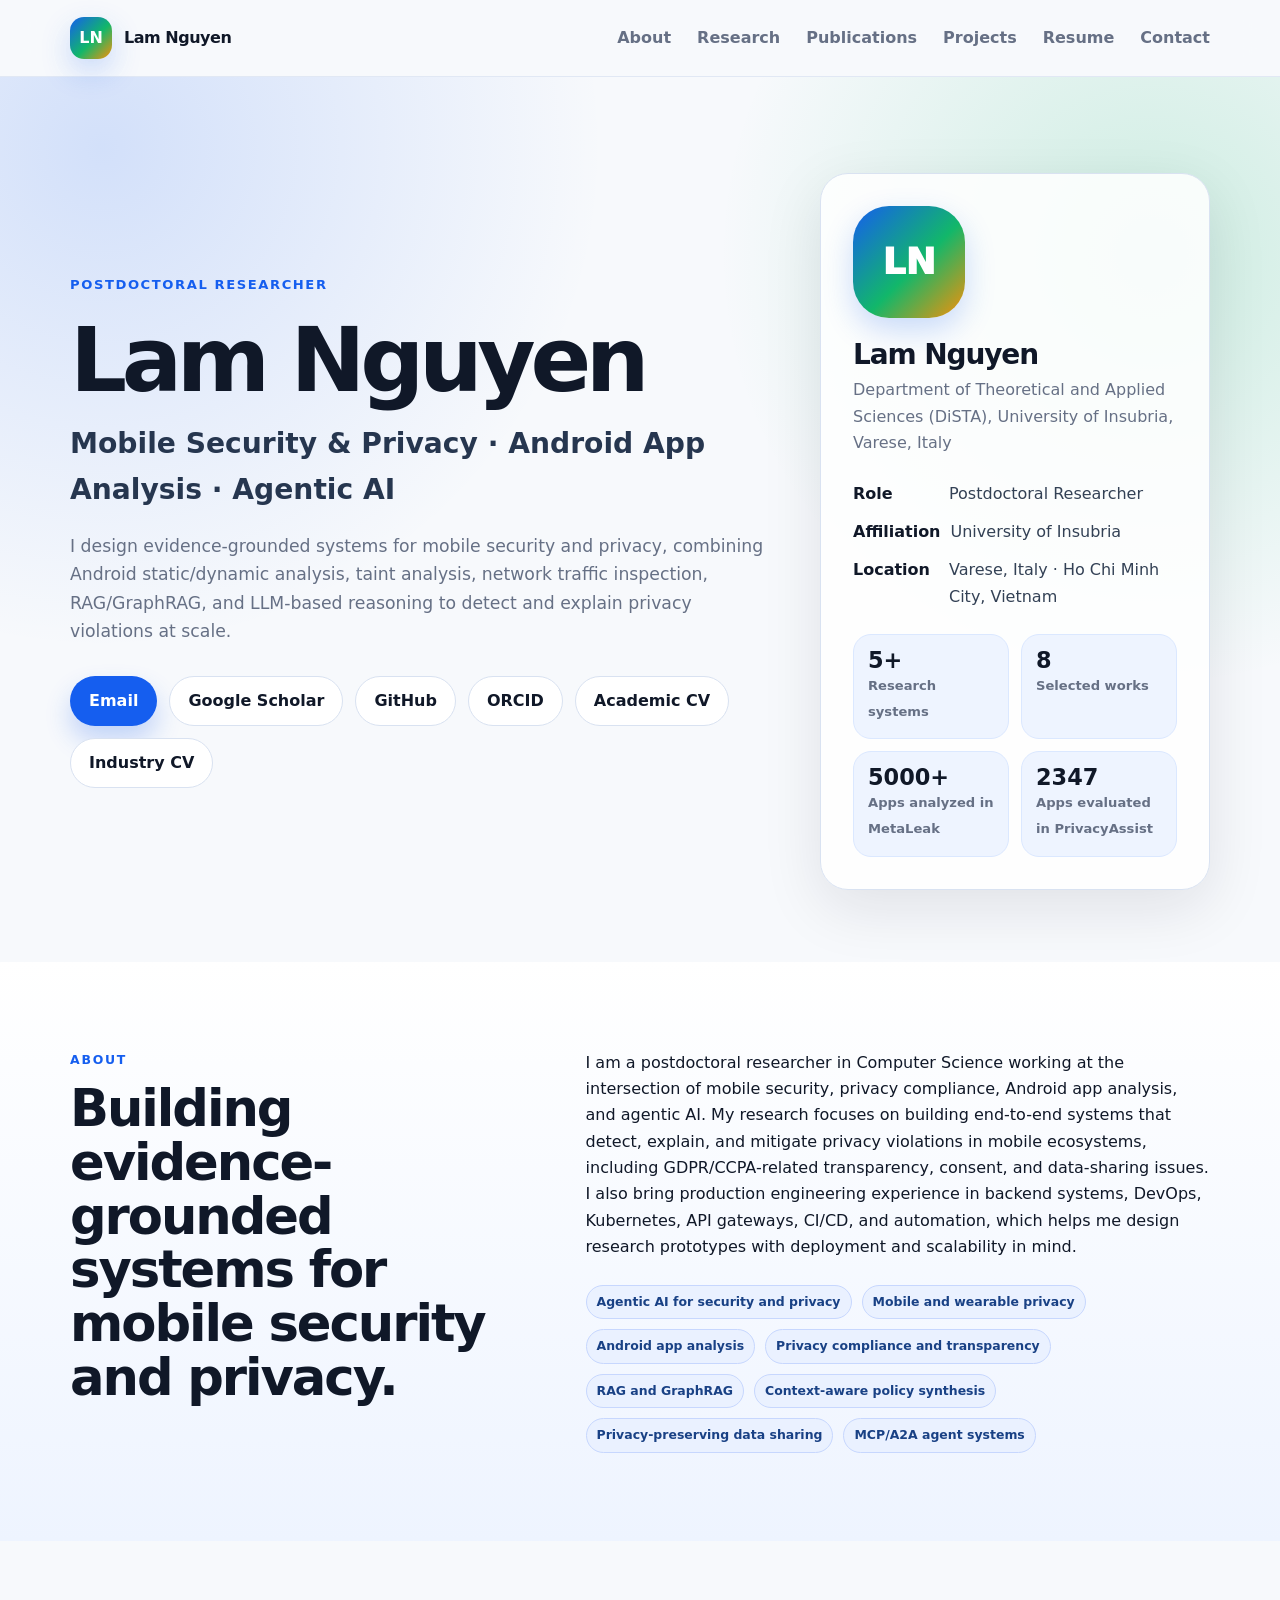
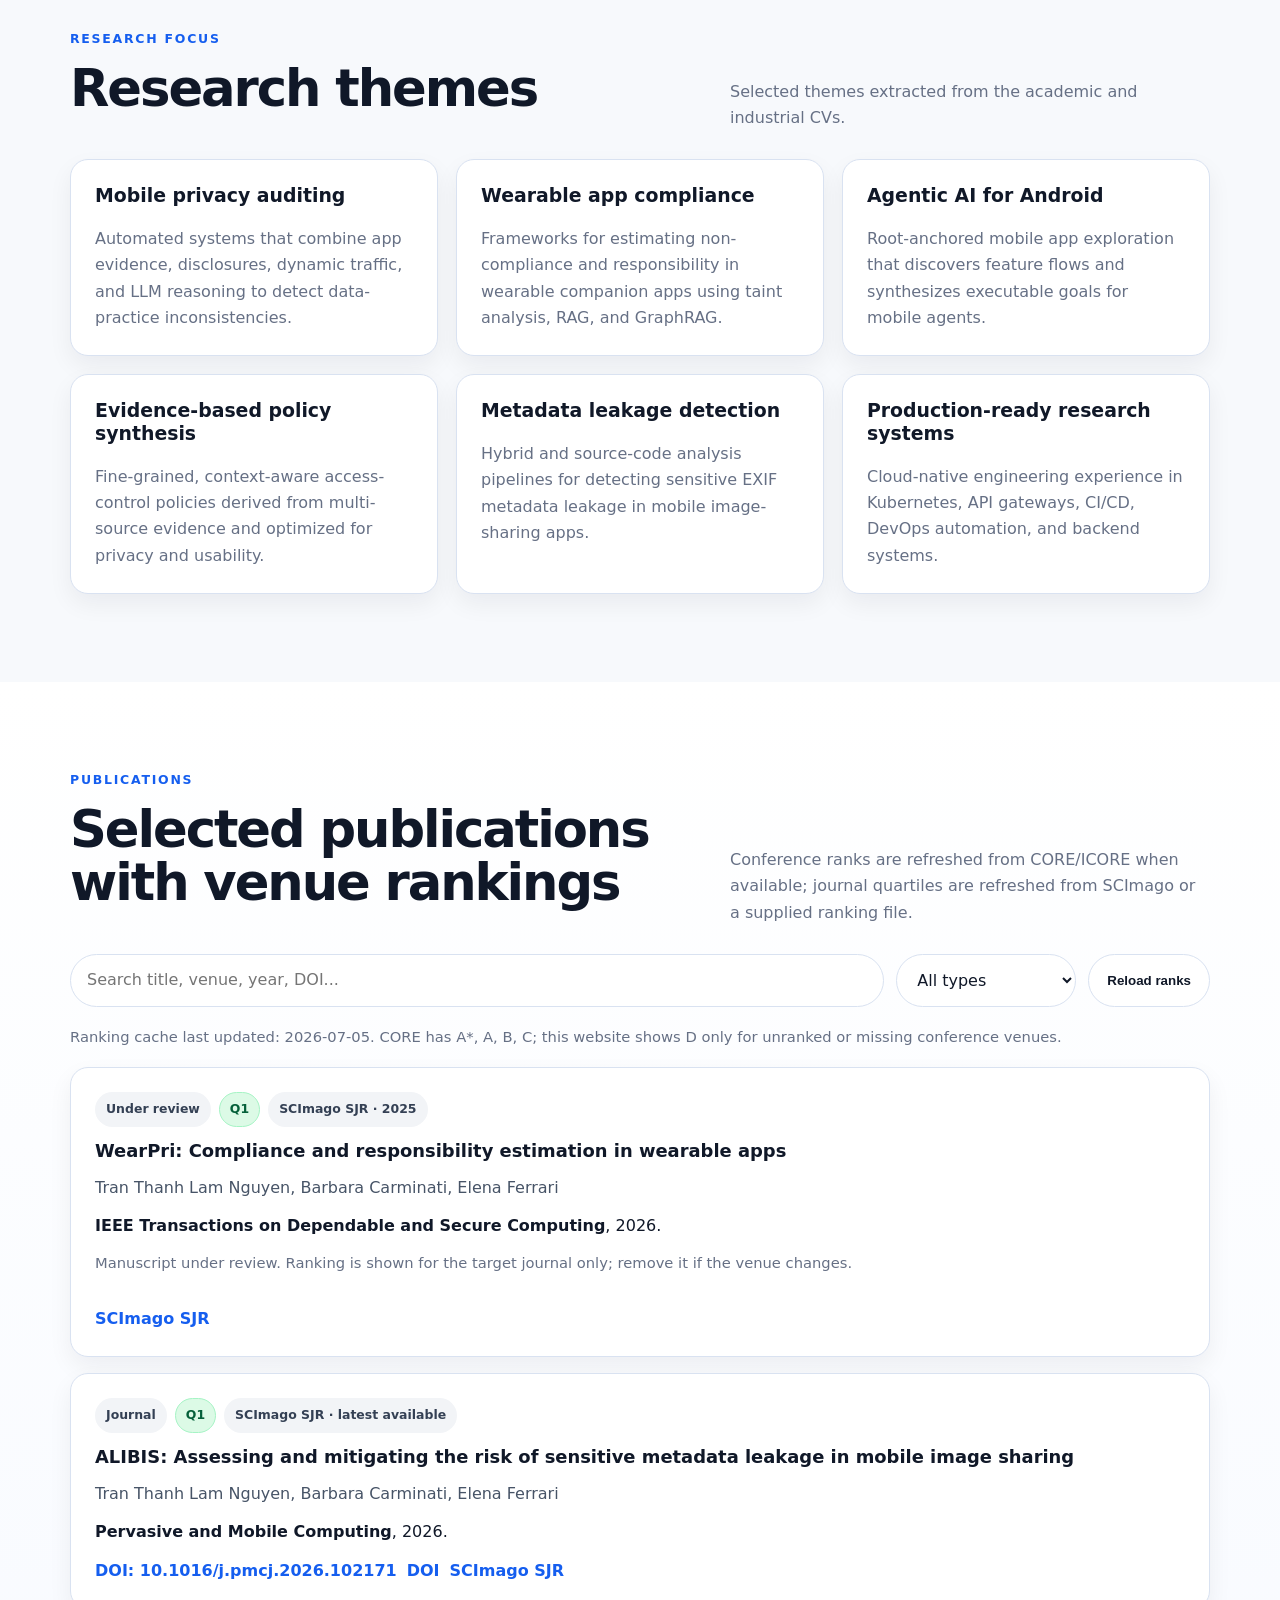
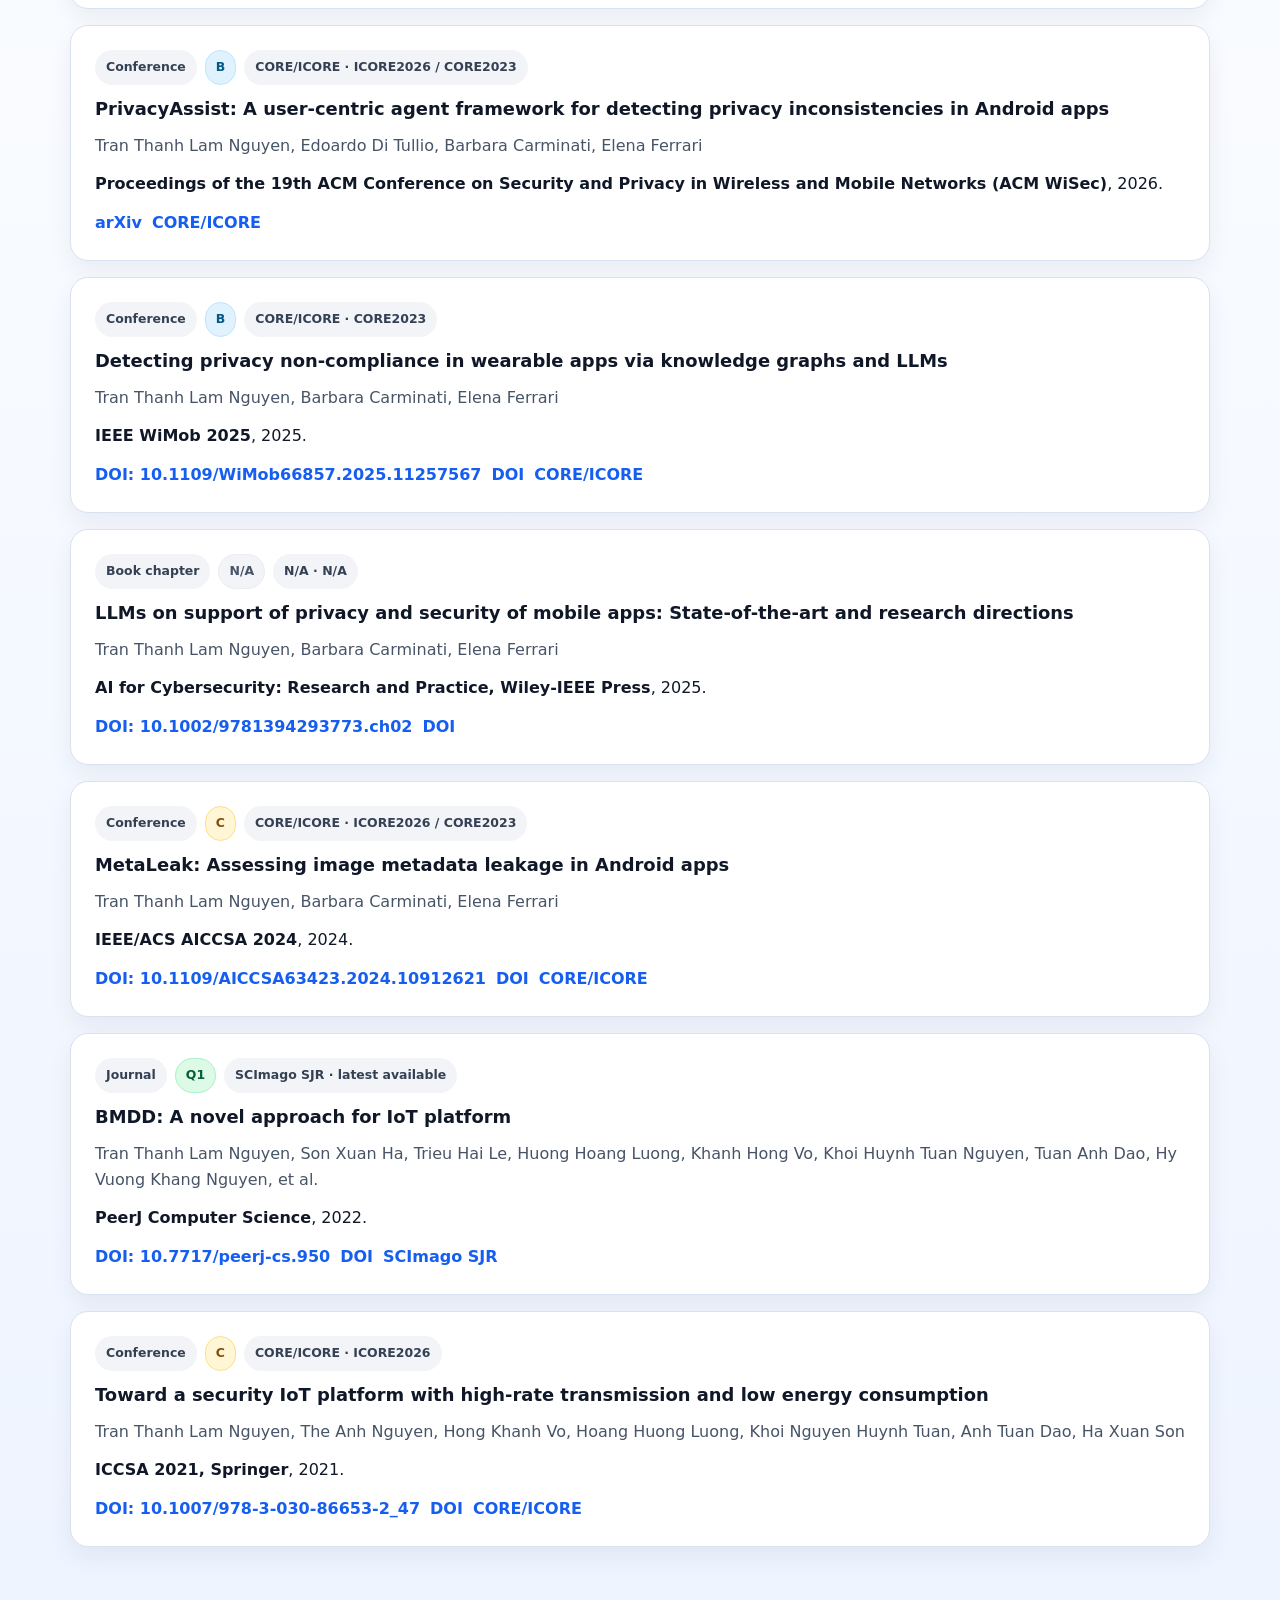
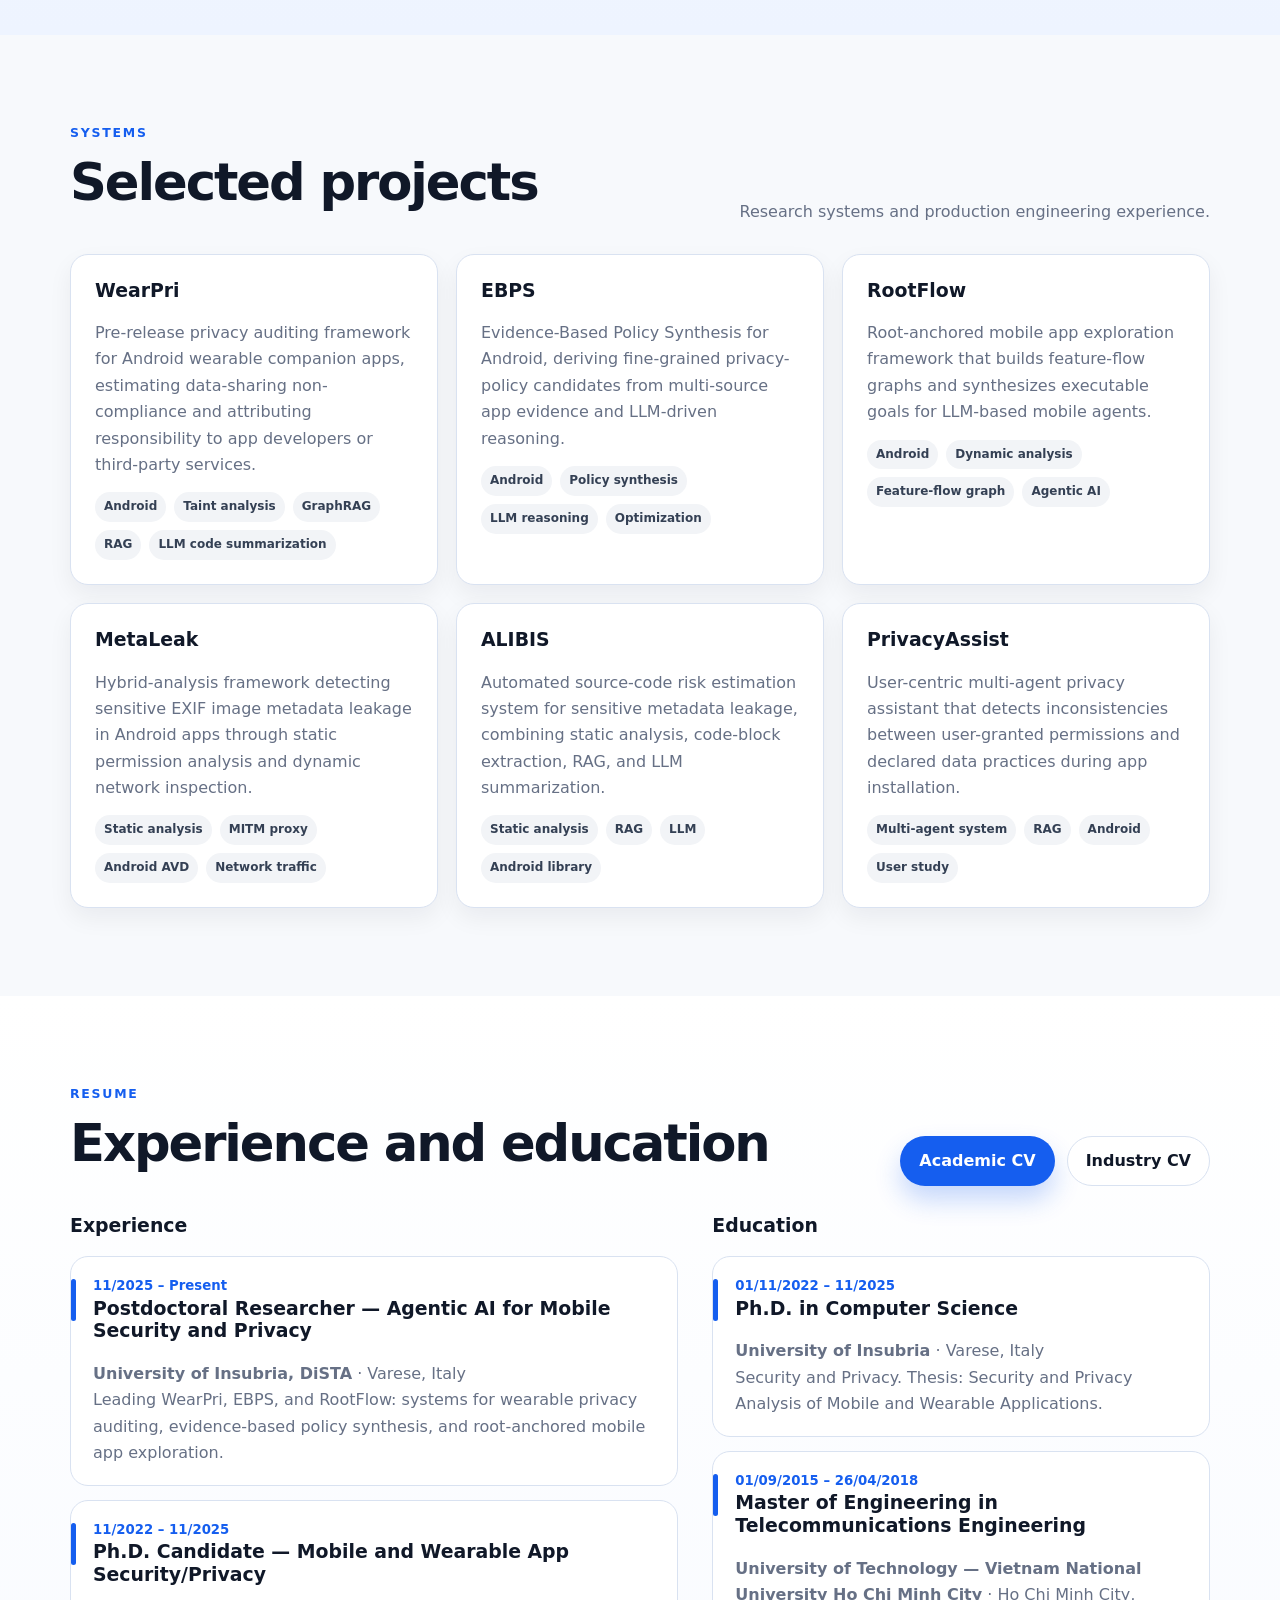
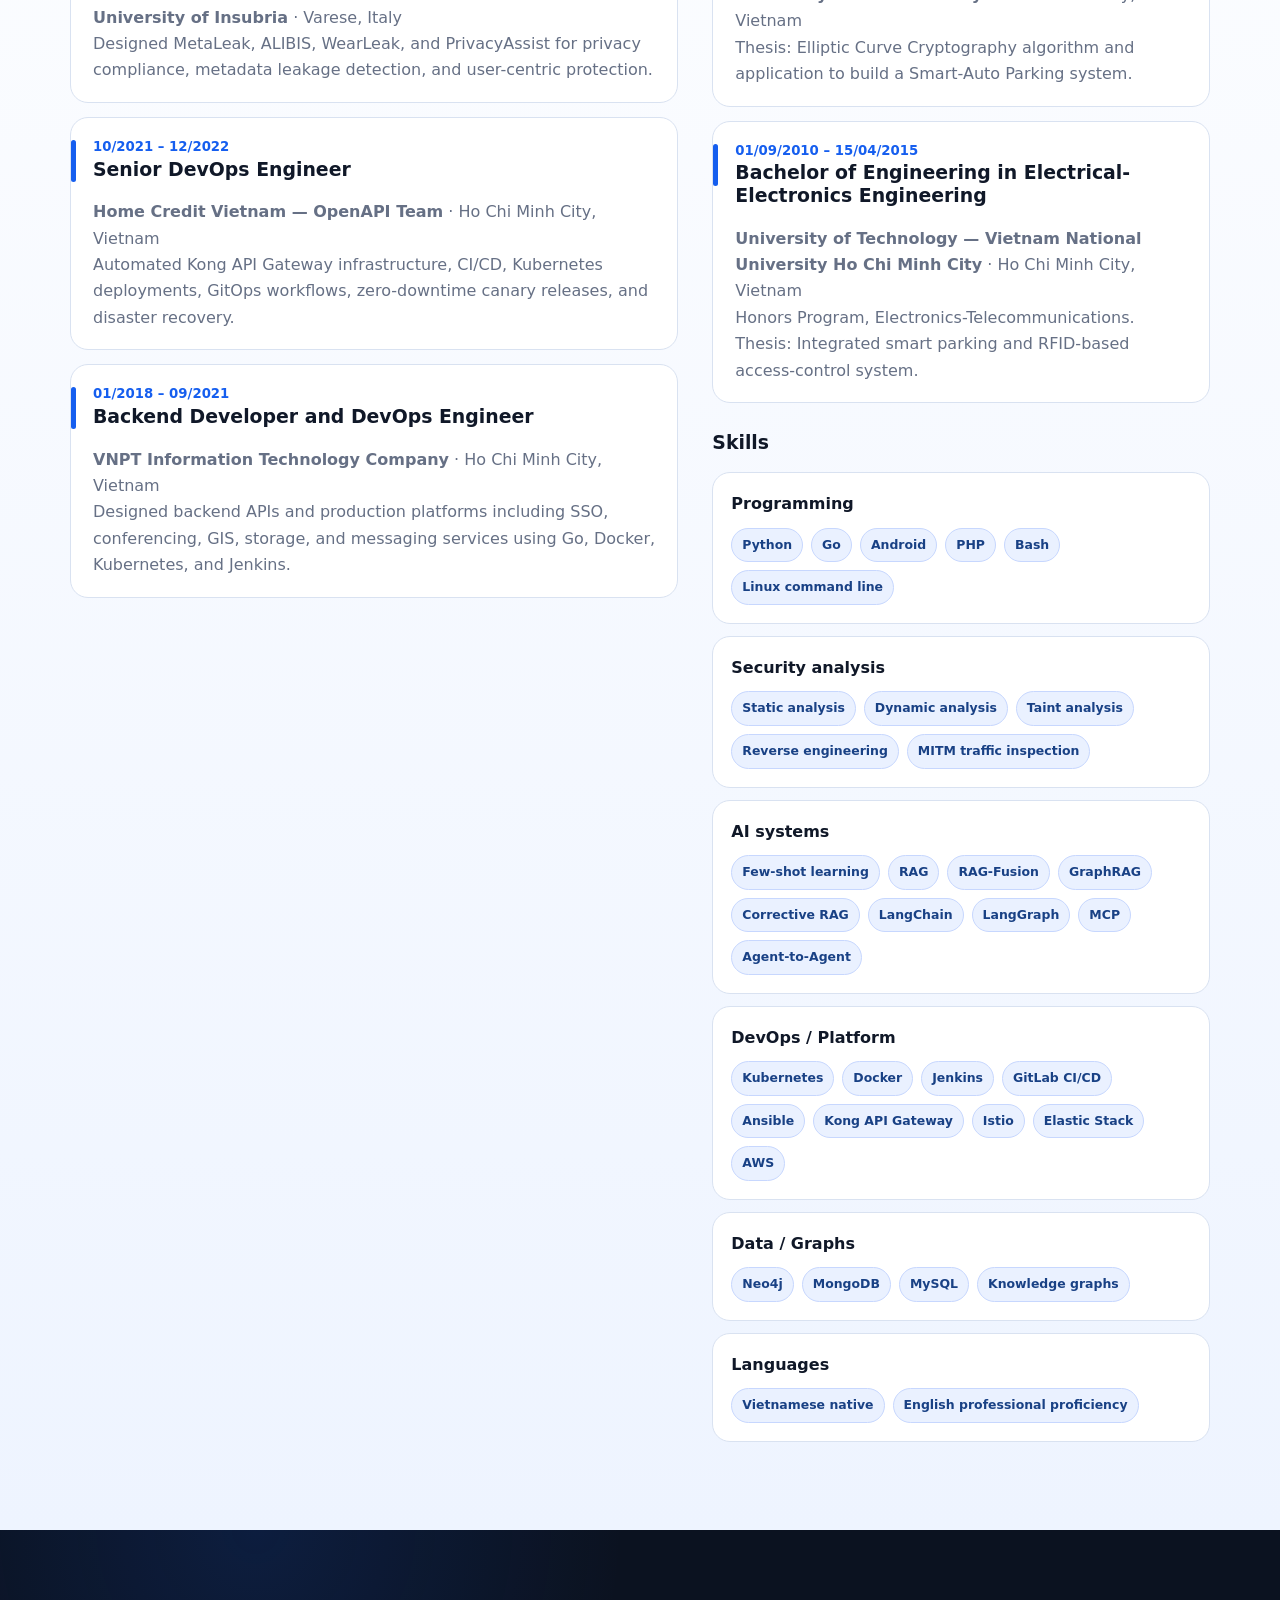
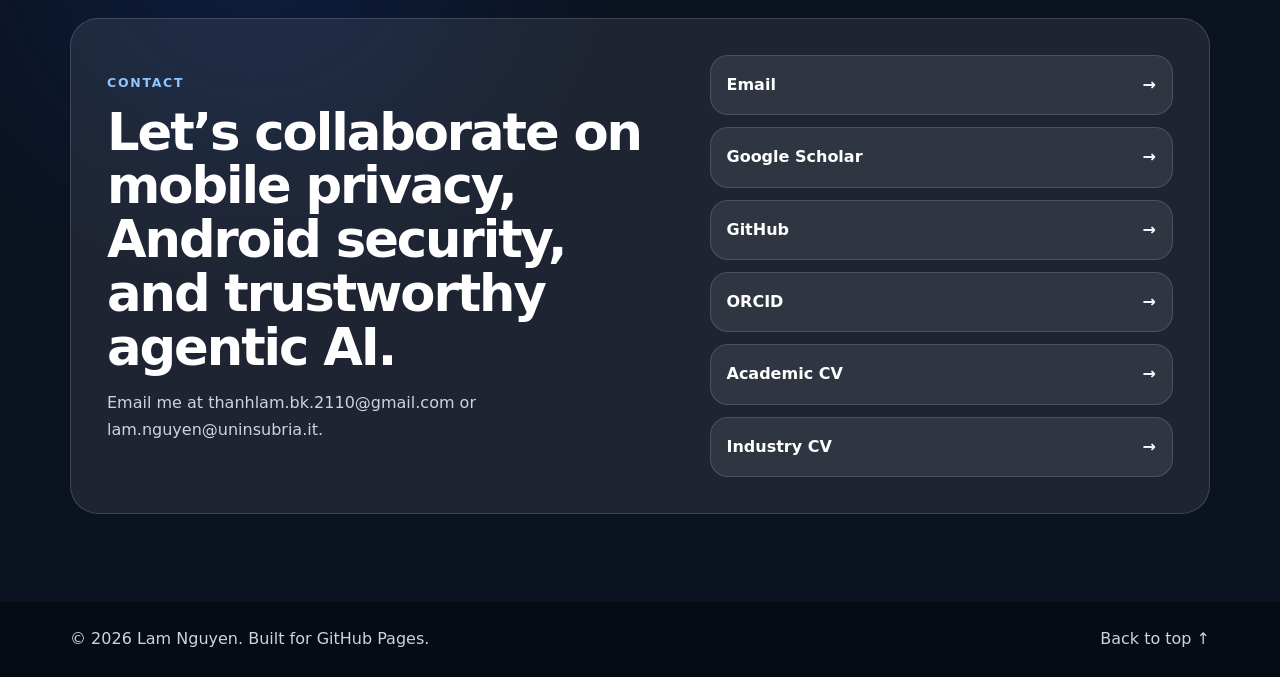
==== index.html @ 57c8f6f2 "Initial personal website" ====
<!doctype html>
<html lang="en">
<head>
  <meta charset="utf-8" />
  <meta name="viewport" content="width=device-width, initial-scale=1" />
  <meta name="description" content="Lam Nguyen — Postdoctoral Researcher in mobile security, privacy, Android app analysis, and agentic AI." />
  <meta name="author" content="Lam Nguyen" />
  <meta property="og:title" content="Lam Nguyen — Mobile Security, Privacy & Agentic AI" />
  <meta property="og:description" content="Research portfolio, publications, projects, skills, CV, and live venue rankings." />
  <meta property="og:type" content="website" />
  <meta property="og:url" content="https://lamnguyentt92.github.io/" />
  <link rel="canonical" href="https://lamnguyentt92.github.io/" />
  <title>Lam Nguyen — Mobile Security, Privacy & Agentic AI</title>
  <link rel="stylesheet" href="assets/css/style.css" />
  <script type="application/ld+json" id="schema-person"></script>
</head>
<body>
  <a class="skip-link" href="#main">Skip to content</a>

  <header class="site-header" id="top">
    <nav class="nav container" aria-label="Main navigation">
      <a class="brand" href="#top" aria-label="Lam Nguyen home">
        <span class="brand-mark">LN</span>
        <span class="brand-text">Lam Nguyen</span>
      </a>
      <button class="nav-toggle" id="nav-toggle" aria-expanded="false" aria-controls="nav-links">☰</button>
      <div class="nav-links" id="nav-links">
        <a href="#about">About</a>
        <a href="#research">Research</a>
        <a href="#publications">Publications</a>
        <a href="#projects">Projects</a>
        <a href="#resume">Resume</a>
        <a href="#contact">Contact</a>
      </div>
    </nav>
  </header>

  <main id="main">
    <section class="hero section">
      <div class="container hero-grid">
        <div class="hero-copy">
          <p class="eyebrow" id="profile-kicker">Postdoctoral Researcher</p>
          <h1 id="profile-name">Lam Nguyen</h1>
          <p class="hero-title" id="profile-title">Mobile Security & Privacy · Agentic AI · Android App Analysis</p>
          <p class="hero-summary" id="profile-summary"></p>
          <div class="hero-actions" id="profile-links"></div>
        </div>
        <aside class="profile-card" aria-label="Profile summary">
          <div class="avatar" aria-hidden="true">LN</div>
          <h2 id="card-name">Lam Nguyen</h2>
          <p id="card-affiliation"></p>
          <div class="meta-list" id="profile-meta"></div>
          <div class="quick-metrics" id="quick-metrics"></div>
        </aside>
      </div>
    </section>

    <section id="about" class="section section-soft">
      <div class="container two-col">
        <div>
          <p class="section-label">About</p>
          <h2>Building evidence-grounded systems for mobile security and privacy.</h2>
        </div>
        <div>
          <p id="about-text"></p>
          <div class="tag-cloud" id="interest-tags"></div>
        </div>
      </div>
    </section>

    <section id="research" class="section">
      <div class="container">
        <div class="section-head">
          <div>
            <p class="section-label">Research focus</p>
            <h2>Research themes</h2>
          </div>
          <p class="section-note">Selected themes extracted from the academic and industrial CVs.</p>
        </div>
        <div class="card-grid" id="research-grid"></div>
      </div>
    </section>

    <section id="publications" class="section section-soft">
      <div class="container">
        <div class="section-head">
          <div>
            <p class="section-label">Publications</p>
            <h2>Selected publications with venue rankings</h2>
          </div>
          <p class="section-note">Conference ranks are refreshed from CORE/ICORE when available; journal quartiles are refreshed from SCImago or a supplied ranking file.</p>
        </div>

        <div class="toolbar" aria-label="Publication filters">
          <input id="pub-search" type="search" placeholder="Search title, venue, year, DOI..." aria-label="Search publications" />
          <select id="pub-filter" aria-label="Filter publications">
            <option value="all">All types</option>
            <option value="journal">Journals</option>
            <option value="conference">Conferences</option>
            <option value="book">Book chapters</option>
            <option value="under-review">Under review</option>
          </select>
          <button id="refresh-ranks" class="secondary-button" type="button">Reload ranks</button>
        </div>
        <div class="rank-note" id="rank-note"></div>
        <div class="publication-list" id="publication-list"></div>
      </div>
    </section>

    <section id="projects" class="section">
      <div class="container">
        <div class="section-head">
          <div>
            <p class="section-label">Systems</p>
            <h2>Selected projects</h2>
          </div>
          <p class="section-note">Research systems and production engineering experience.</p>
        </div>
        <div class="card-grid" id="project-grid"></div>
      </div>
    </section>

    <section id="resume" class="section section-soft">
      <div class="container">
        <div class="section-head">
          <div>
            <p class="section-label">Resume</p>
            <h2>Experience and education</h2>
          </div>
          <div class="hero-actions compact">
            <a class="primary-button" href="assets/docs/Lam_Nguyen_CV_Academic.pdf">Academic CV</a>
            <a class="secondary-button" href="assets/docs/Lam_Nguyen_CV_Industry.pdf">Industry CV</a>
          </div>
        </div>
        <div class="resume-grid">
          <div>
            <h3>Experience</h3>
            <div class="timeline" id="experience-timeline"></div>
          </div>
          <div>
            <h3>Education</h3>
            <div class="timeline" id="education-timeline"></div>
            <h3 class="skills-title">Skills</h3>
            <div class="skill-groups" id="skills"></div>
          </div>
        </div>
      </div>
    </section>

    <section id="contact" class="section contact-section">
      <div class="container contact-card">
        <div>
          <p class="section-label">Contact</p>
          <h2>Let’s collaborate on mobile privacy, Android security, and trustworthy agentic AI.</h2>
          <p id="contact-text"></p>
        </div>
        <div class="contact-links" id="contact-links"></div>
      </div>
    </section>
  </main>

  <footer class="site-footer">
    <div class="container footer-inner">
      <p>© <span id="year"></span> Lam Nguyen. Built for GitHub Pages.</p>
      <a href="#top">Back to top ↑</a>
    </div>
  </footer>

  <script src="assets/js/main.js"></script>
</body>
</html>
---- assets/css/style.css ----
:root {
  --bg: #f7f9fc;
  --surface: #ffffff;
  --surface-2: #eef4ff;
  --text: #101828;
  --muted: #667085;
  --line: #d9e2f1;
  --primary: #155eef;
  --primary-2: #0e3f9f;
  --accent: #12b76a;
  --warning: #f79009;
  --danger: #d92d20;
  --shadow: 0 18px 60px rgba(16, 24, 40, 0.10);
  --radius-lg: 28px;
  --radius-md: 18px;
  --radius-sm: 12px;
  --max: 1140px;
}

* { box-sizing: border-box; }
html { scroll-behavior: smooth; }
body {
  margin: 0;
  font-family: Inter, ui-sans-serif, system-ui, -apple-system, BlinkMacSystemFont, "Segoe UI", sans-serif;
  background: var(--bg);
  color: var(--text);
  line-height: 1.65;
}

a { color: inherit; text-decoration: none; }
a:hover { color: var(--primary); }
img { max-width: 100%; }
.container { width: min(var(--max), calc(100% - 40px)); margin: 0 auto; }
.section { padding: 88px 0; }
.section-soft { background: linear-gradient(180deg, #ffffff 0%, #eef4ff 100%); }
.section-label {
  margin: 0 0 12px;
  color: var(--primary);
  text-transform: uppercase;
  letter-spacing: .14em;
  font-weight: 800;
  font-size: .78rem;
}
h1, h2, h3, p { margin-top: 0; }
h1 { font-size: clamp(3rem, 7vw, 6.5rem); line-height: .95; letter-spacing: -0.06em; margin-bottom: 18px; }
h2 { font-size: clamp(2rem, 4vw, 3.35rem); line-height: 1.05; letter-spacing: -0.04em; margin-bottom: 16px; }
h3 { font-size: 1.18rem; line-height: 1.2; }

.skip-link {
  position: absolute;
  left: -999px;
  top: 8px;
  background: var(--primary);
  color: #fff;
  padding: 10px 12px;
  border-radius: 8px;
  z-index: 100;
}
.skip-link:focus { left: 8px; }

.site-header {
  position: sticky;
  top: 0;
  z-index: 20;
  background: rgba(247, 249, 252, 0.82);
  backdrop-filter: blur(18px);
  border-bottom: 1px solid rgba(217, 226, 241, 0.75);
}
.nav { display: flex; align-items: center; justify-content: space-between; height: 76px; }
.brand { display: flex; align-items: center; gap: 12px; font-weight: 900; }
.brand-mark, .avatar {
  display: grid;
  place-items: center;
  color: #fff;
  background: linear-gradient(135deg, #155eef, #12b76a 55%, #f79009);
  box-shadow: 0 12px 30px rgba(21, 94, 239, .22);
}
.brand-mark { width: 42px; height: 42px; border-radius: 14px; }
.brand-text { letter-spacing: -0.03em; }
.nav-links { display: flex; align-items: center; gap: 26px; color: var(--muted); font-weight: 700; }
.nav-toggle { display: none; border: 0; background: var(--surface); border-radius: 12px; padding: 8px 11px; font-size: 1.2rem; box-shadow: var(--shadow); }

.hero { padding: 96px 0 72px; background: radial-gradient(circle at 8% 8%, rgba(21,94,239,.16), transparent 35%), radial-gradient(circle at 90% 20%, rgba(18,183,106,.18), transparent 32%); }
.hero-grid { display: grid; grid-template-columns: minmax(0, 1.45fr) 390px; gap: 42px; align-items: center; }
.eyebrow { color: var(--primary); font-weight: 900; letter-spacing: .12em; text-transform: uppercase; font-size: .82rem; margin-bottom: 22px; }
.hero-title { font-size: clamp(1.25rem, 2.2vw, 2rem); color: #26364f; font-weight: 800; max-width: 840px; margin-bottom: 18px; }
.hero-summary { color: var(--muted); font-size: 1.08rem; max-width: 850px; }
.hero-actions { display: flex; flex-wrap: wrap; gap: 12px; margin-top: 30px; }
.hero-actions.compact { margin-top: 0; justify-content: flex-end; }
.primary-button, .secondary-button {
  display: inline-flex;
  align-items: center;
  justify-content: center;
  gap: 8px;
  border-radius: 999px;
  padding: 11px 18px;
  font-weight: 850;
  border: 1px solid transparent;
  cursor: pointer;
  transition: transform .15s ease, box-shadow .15s ease;
}
.primary-button { background: var(--primary); color: #fff; box-shadow: 0 14px 26px rgba(21, 94, 239, .24); }
.primary-button:hover { color: #fff; background: var(--primary-2); transform: translateY(-1px); }
.secondary-button { background: var(--surface); color: var(--text); border-color: var(--line); }
.secondary-button:hover { transform: translateY(-1px); box-shadow: 0 10px 20px rgba(16, 24, 40, .08); }

.profile-card {
  background: rgba(255,255,255,.86);
  border: 1px solid var(--line);
  border-radius: var(--radius-lg);
  box-shadow: var(--shadow);
  padding: 32px;
}
.avatar { width: 112px; height: 112px; border-radius: 36px; font-size: 2.25rem; font-weight: 950; margin-bottom: 22px; }
.profile-card h2 { font-size: 1.75rem; margin-bottom: 8px; }
.profile-card p { color: var(--muted); }
.meta-list { display: grid; gap: 12px; margin: 24px 0; }
.meta-item { display: flex; gap: 10px; color: #334155; }
.meta-item strong { min-width: 86px; color: var(--text); }
.quick-metrics { display: grid; grid-template-columns: repeat(2, minmax(0, 1fr)); gap: 12px; }
.metric { background: var(--surface-2); border-radius: 18px; padding: 14px; border: 1px solid #dbe8ff; }
.metric strong { display: block; font-size: 1.4rem; line-height: 1; }
.metric span { color: var(--muted); font-size: .82rem; font-weight: 700; }

.two-col { display: grid; grid-template-columns: 0.85fr 1.15fr; gap: 54px; align-items: start; }
.tag-cloud { display: flex; flex-wrap: wrap; gap: 10px; margin-top: 24px; }
.tag, .rank-badge, .type-badge {
  display: inline-flex;
  align-items: center;
  border-radius: 999px;
  padding: 6px 10px;
  font-size: .78rem;
  font-weight: 850;
  border: 1px solid transparent;
}
.tag { background: #eaf1ff; color: #194185; border-color: #c7d7fe; }
.section-head { display: flex; justify-content: space-between; gap: 28px; align-items: end; margin-bottom: 28px; }
.section-note { max-width: 480px; color: var(--muted); margin: 0; }
.card-grid { display: grid; grid-template-columns: repeat(3, minmax(0, 1fr)); gap: 18px; }
.info-card, .project-card, .publication-card {
  background: var(--surface);
  border: 1px solid var(--line);
  border-radius: var(--radius-md);
  padding: 24px;
  box-shadow: 0 10px 24px rgba(16, 24, 40, .06);
}
.info-card p, .project-card p { color: var(--muted); margin-bottom: 0; }
.project-card .stack { margin-top: 14px; display: flex; flex-wrap: wrap; gap: 8px; }
.stack span { font-size: .75rem; font-weight: 800; padding: 5px 9px; border-radius: 999px; background: #f2f4f7; color: #344054; }

.toolbar { display: grid; grid-template-columns: 1fr 180px auto; gap: 12px; margin-bottom: 18px; }
.toolbar input, .toolbar select {
  width: 100%;
  border: 1px solid var(--line);
  border-radius: 999px;
  padding: 12px 16px;
  font: inherit;
  background: var(--surface);
  color: var(--text);
}
.rank-note { color: var(--muted); font-size: .92rem; margin-bottom: 18px; }
.publication-list { display: grid; gap: 16px; }
.publication-card { display: grid; gap: 12px; }
.publication-title { font-size: 1.12rem; font-weight: 900; line-height: 1.35; }
.publication-authors { color: #475467; }
.publication-meta { display: flex; flex-wrap: wrap; align-items: center; gap: 8px; }
.type-badge { background: #f2f4f7; color: #344054; }
.rank-badge.rank-a-star, .rank-badge.rank-a, .rank-badge.rank-q1 { background: #dcfae6; color: #05603a; border-color: #a6f4c5; }
.rank-badge.rank-b, .rank-badge.rank-q2 { background: #e0f2fe; color: #075985; border-color: #bae6fd; }
.rank-badge.rank-c, .rank-badge.rank-q3 { background: #fff6d6; color: #854d0e; border-color: #fedf89; }
.rank-badge.rank-d, .rank-badge.rank-q4, .rank-badge.rank-unranked { background: #fee4e2; color: #912018; border-color: #fecdca; }
.rank-badge.rank-na { background: #f2f4f7; color: #475467; border-color: #eaecf0; }
.publication-links { display: flex; flex-wrap: wrap; gap: 10px; }
.publication-links a { color: var(--primary); font-weight: 850; }

.resume-grid { display: grid; grid-template-columns: 1.1fr .9fr; gap: 34px; }
.timeline { display: grid; gap: 14px; }
.timeline-item { position: relative; background: var(--surface); border: 1px solid var(--line); border-radius: var(--radius-md); padding: 18px 18px 18px 22px; }
.timeline-item:before { content: ""; position: absolute; left: 0; top: 22px; width: 5px; height: 42px; border-radius: 999px; background: var(--primary); }
.timeline-item .period { color: var(--primary); font-weight: 900; font-size: .83rem; }
.timeline-item p { color: var(--muted); margin-bottom: 0; }
.skills-title { margin-top: 28px; }
.skill-groups { display: grid; gap: 12px; }
.skill-group { background: var(--surface); border: 1px solid var(--line); border-radius: var(--radius-md); padding: 18px; }
.skill-group strong { display: block; margin-bottom: 10px; }
.skill-group div { display: flex; flex-wrap: wrap; gap: 8px; }

.contact-section { background: radial-gradient(circle at 20% 0%, rgba(21,94,239,.15), transparent 30%), #0b1220; color: #fff; }
.contact-section .section-label { color: #8ec5ff; }
.contact-card { display: grid; grid-template-columns: 1.1fr .9fr; gap: 36px; align-items: center; background: rgba(255,255,255,.08); border: 1px solid rgba(255,255,255,.15); border-radius: var(--radius-lg); padding: 36px; }
.contact-card p { color: #cbd5e1; }
.contact-links { display: grid; gap: 12px; }
.contact-links a { display: flex; justify-content: space-between; gap: 10px; background: rgba(255,255,255,.08); border: 1px solid rgba(255,255,255,.14); border-radius: 18px; padding: 16px; font-weight: 850; }
.contact-links a:hover { color: #fff; background: rgba(255,255,255,.13); }

.site-footer { background: #060b14; color: #cbd5e1; padding: 24px 0; }
.footer-inner { display: flex; justify-content: space-between; gap: 18px; align-items: center; }
.footer-inner p { margin: 0; }

@media (max-width: 920px) {
  .nav-toggle { display: inline-flex; }
  .nav-links { position: absolute; inset: 76px 20px auto 20px; background: var(--surface); border: 1px solid var(--line); border-radius: 20px; box-shadow: var(--shadow); padding: 16px; display: none; flex-direction: column; align-items: flex-start; }
  .nav-links.open { display: flex; }
  .hero-grid, .two-col, .resume-grid, .contact-card { grid-template-columns: 1fr; }
  .profile-card { order: -1; }
  .card-grid { grid-template-columns: repeat(2, minmax(0, 1fr)); }
  .section-head { align-items: flex-start; flex-direction: column; }
  .hero-actions.compact { justify-content: flex-start; }
}

@media (max-width: 640px) {
  .container { width: min(var(--max), calc(100% - 28px)); }
  .section { padding: 64px 0; }
  .hero { padding-top: 64px; }
  .card-grid, .toolbar { grid-template-columns: 1fr; }
  .quick-metrics { grid-template-columns: 1fr; }
  .footer-inner { flex-direction: column; align-items: flex-start; }
}
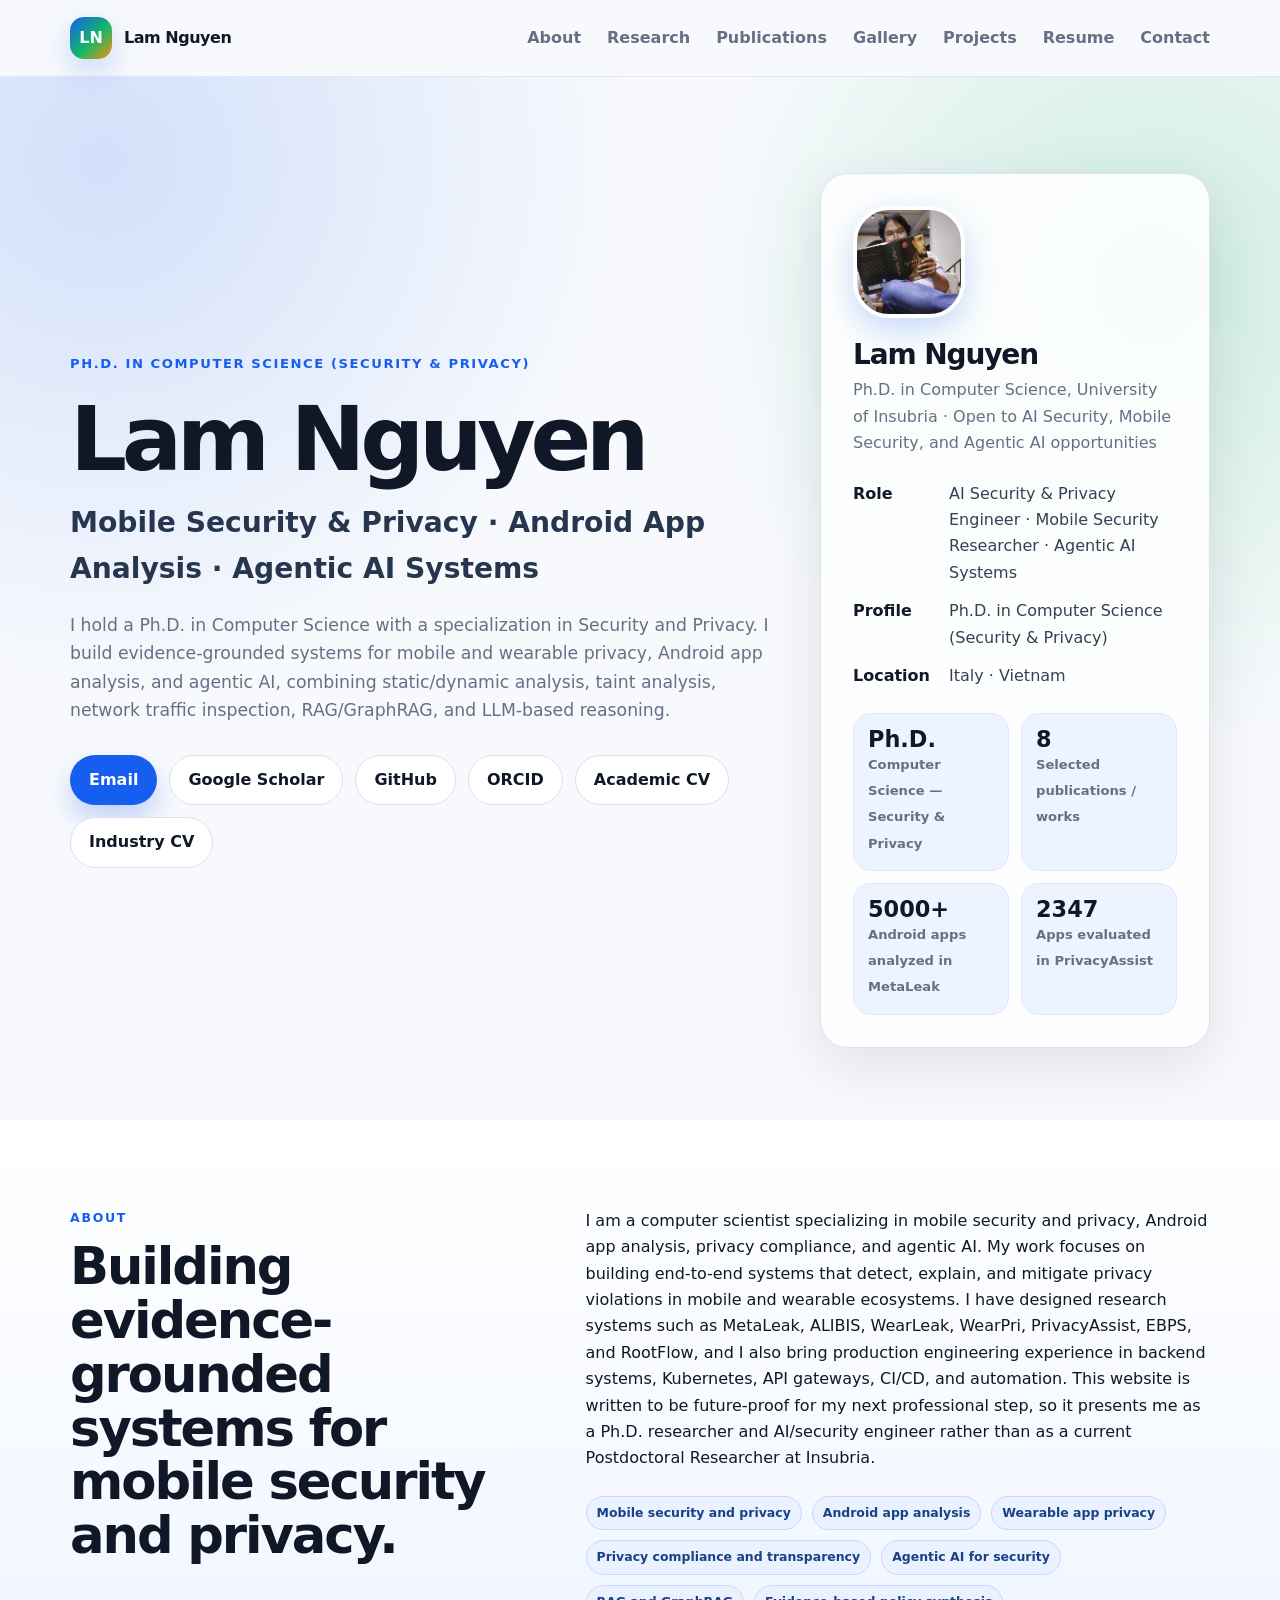
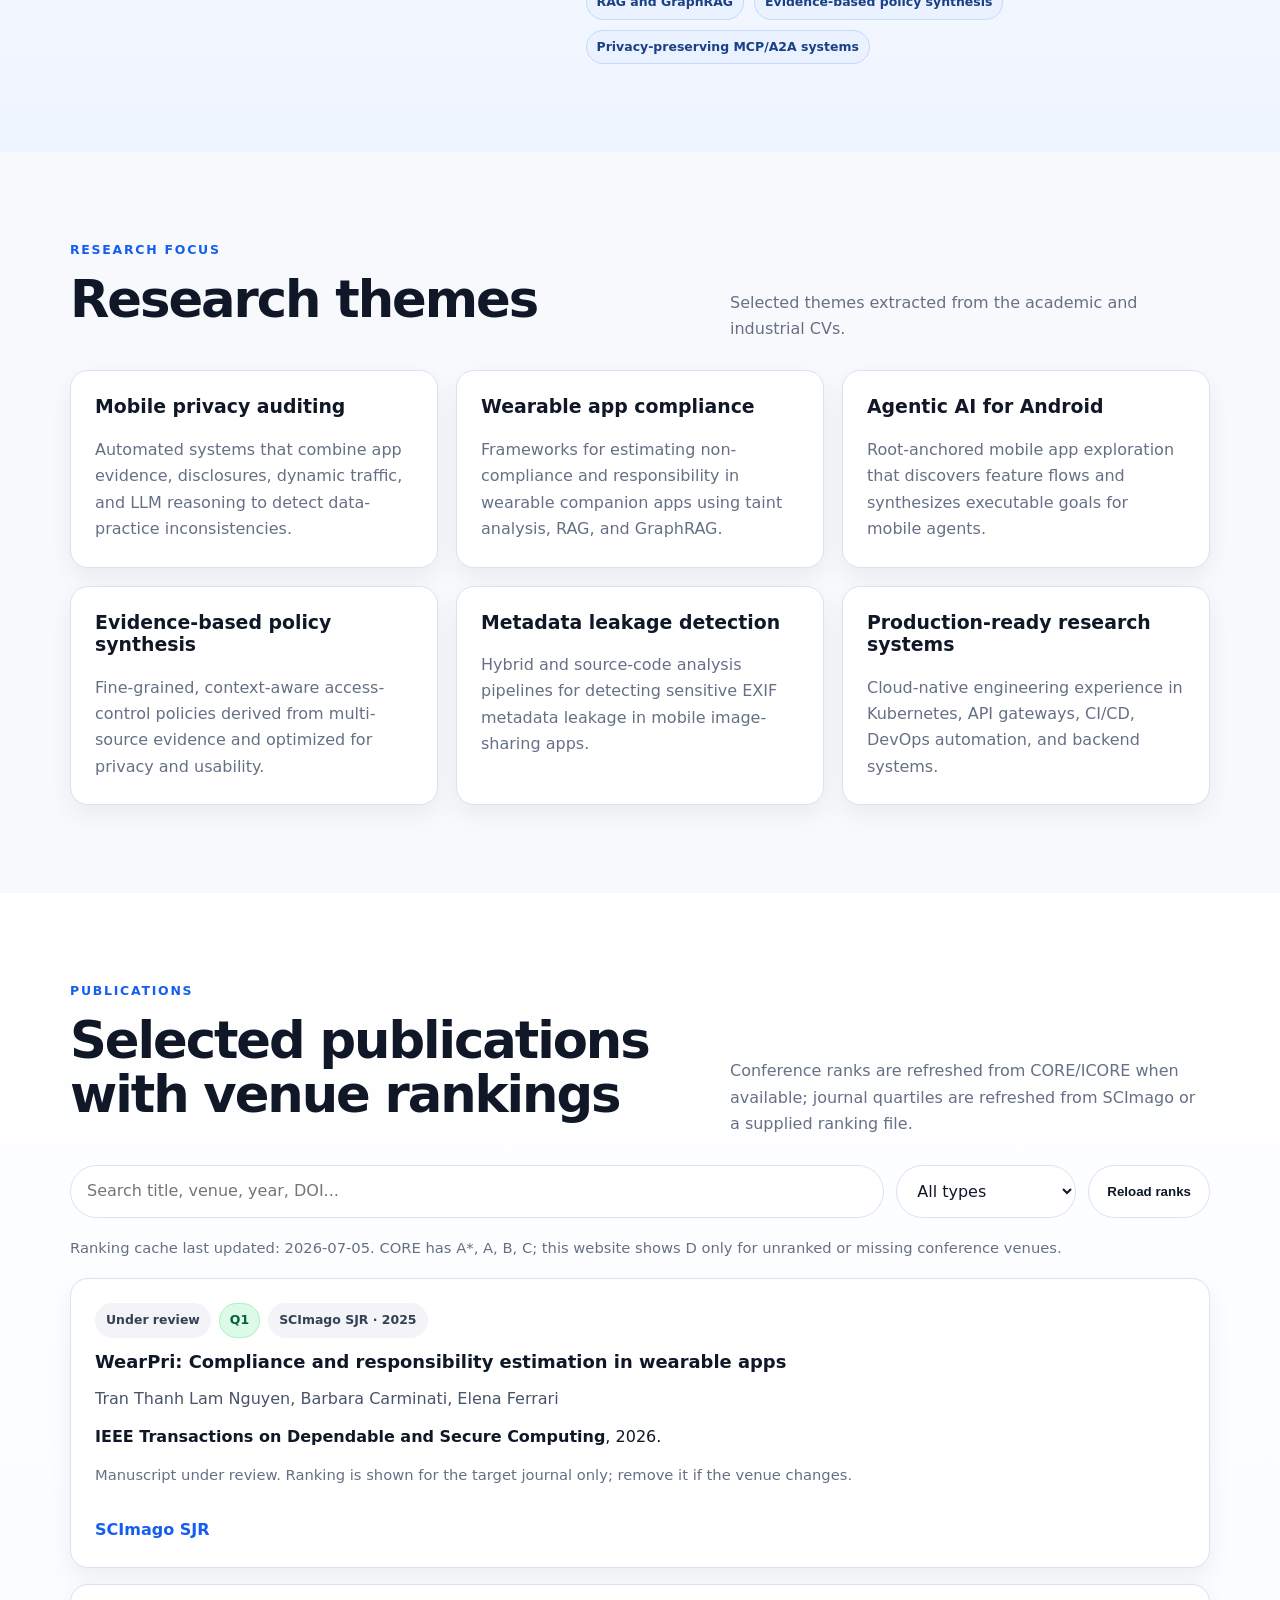
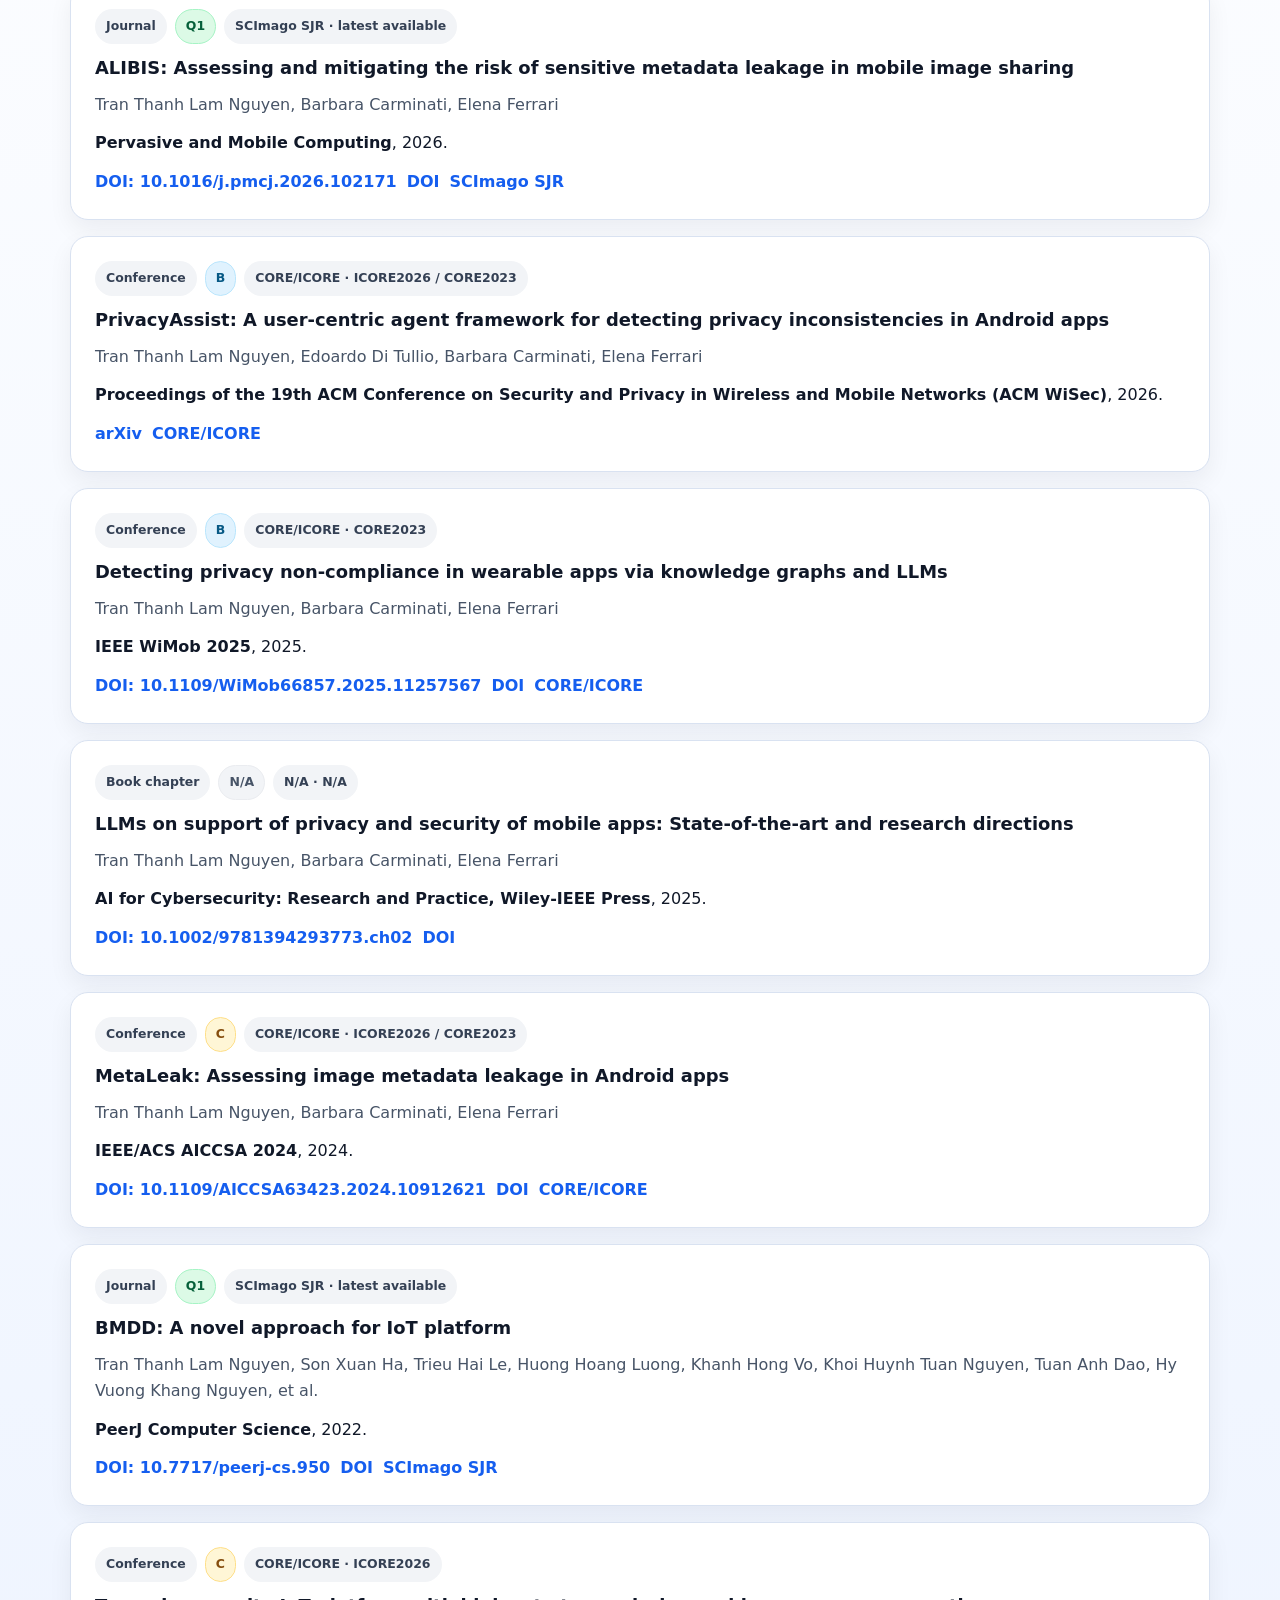
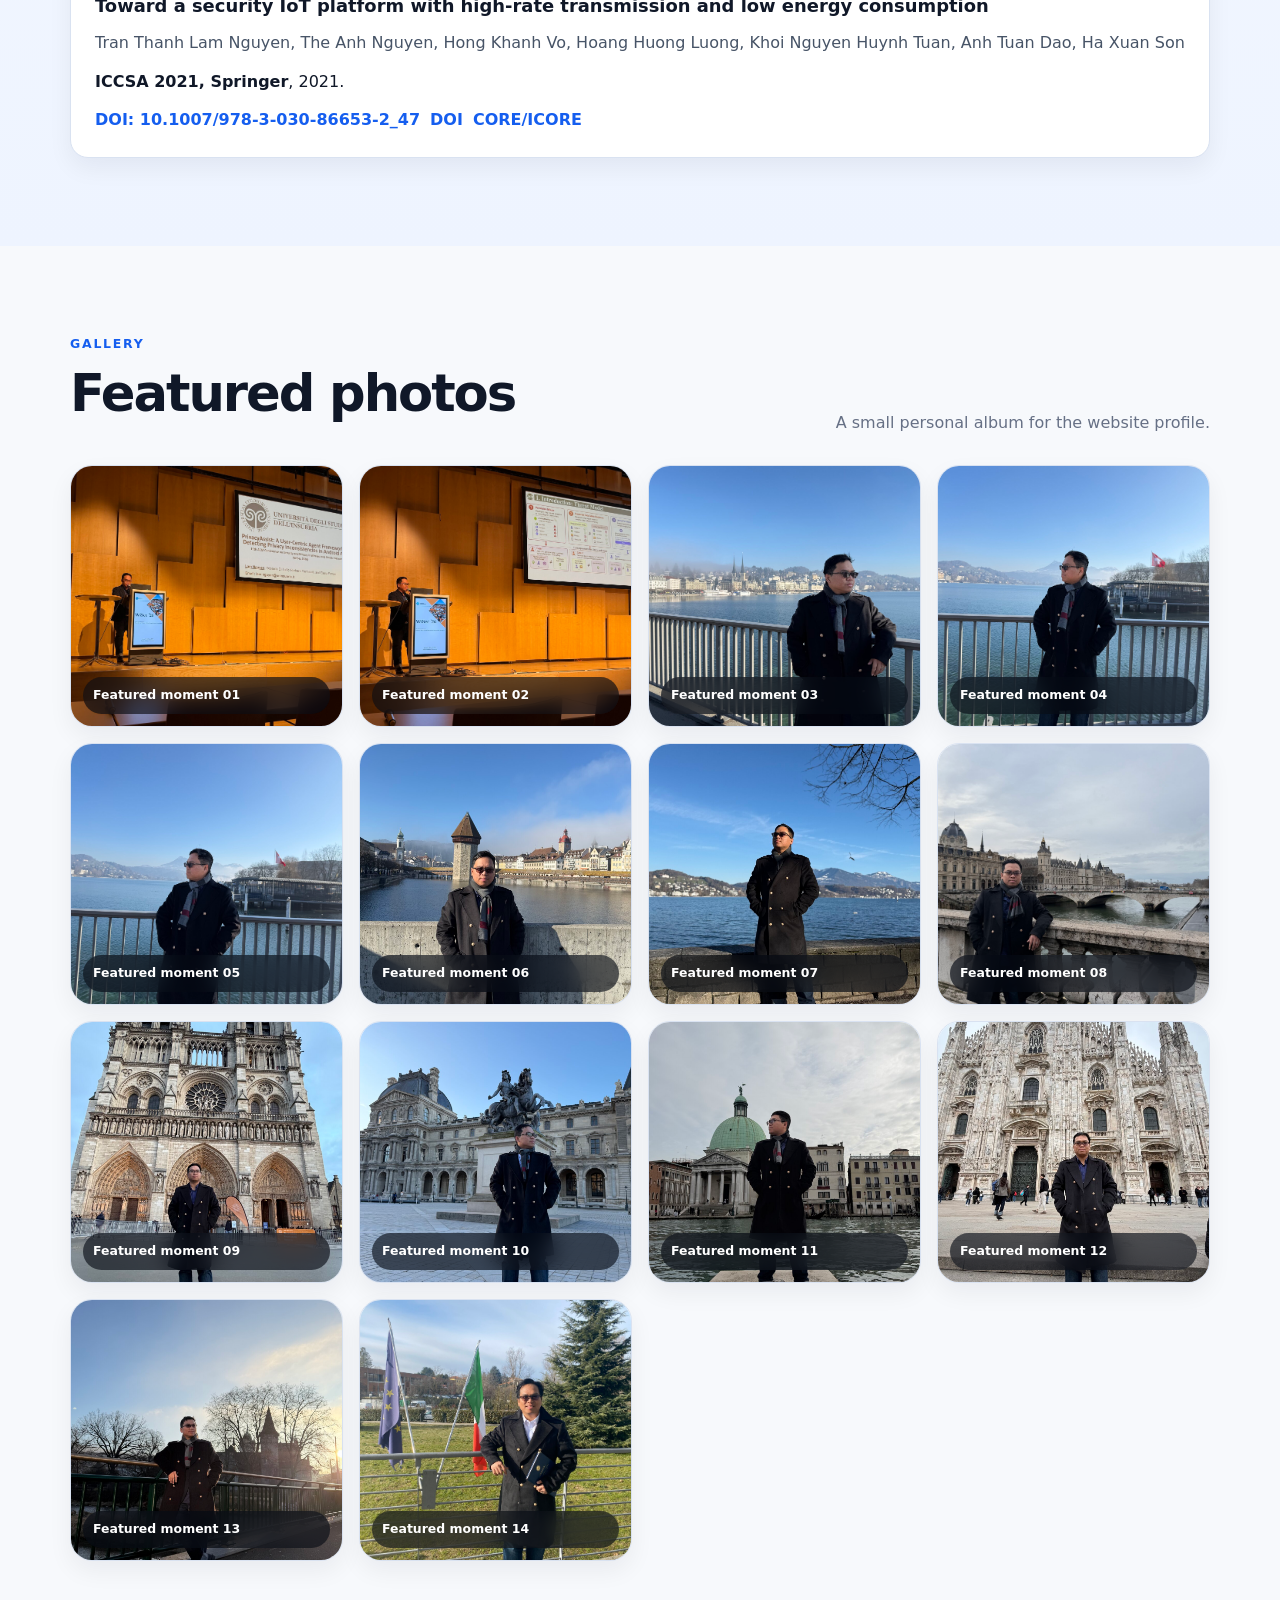
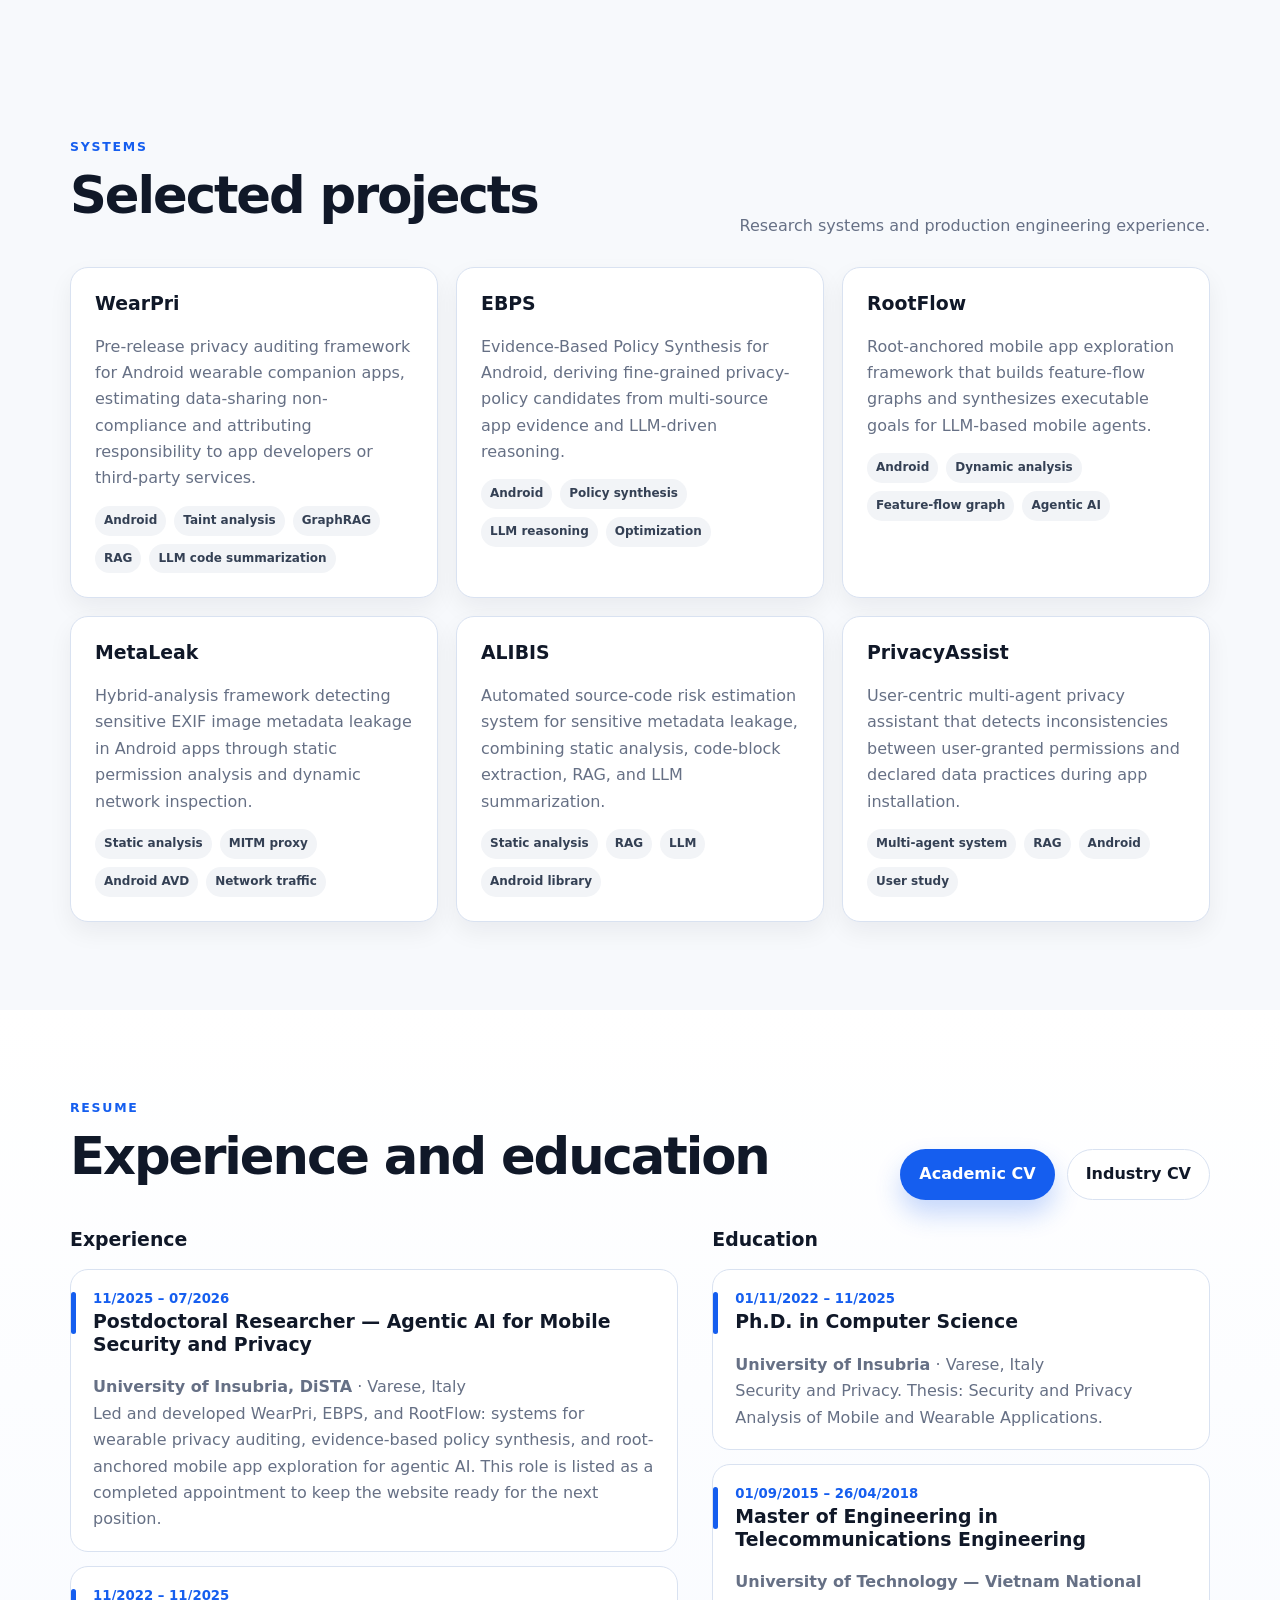
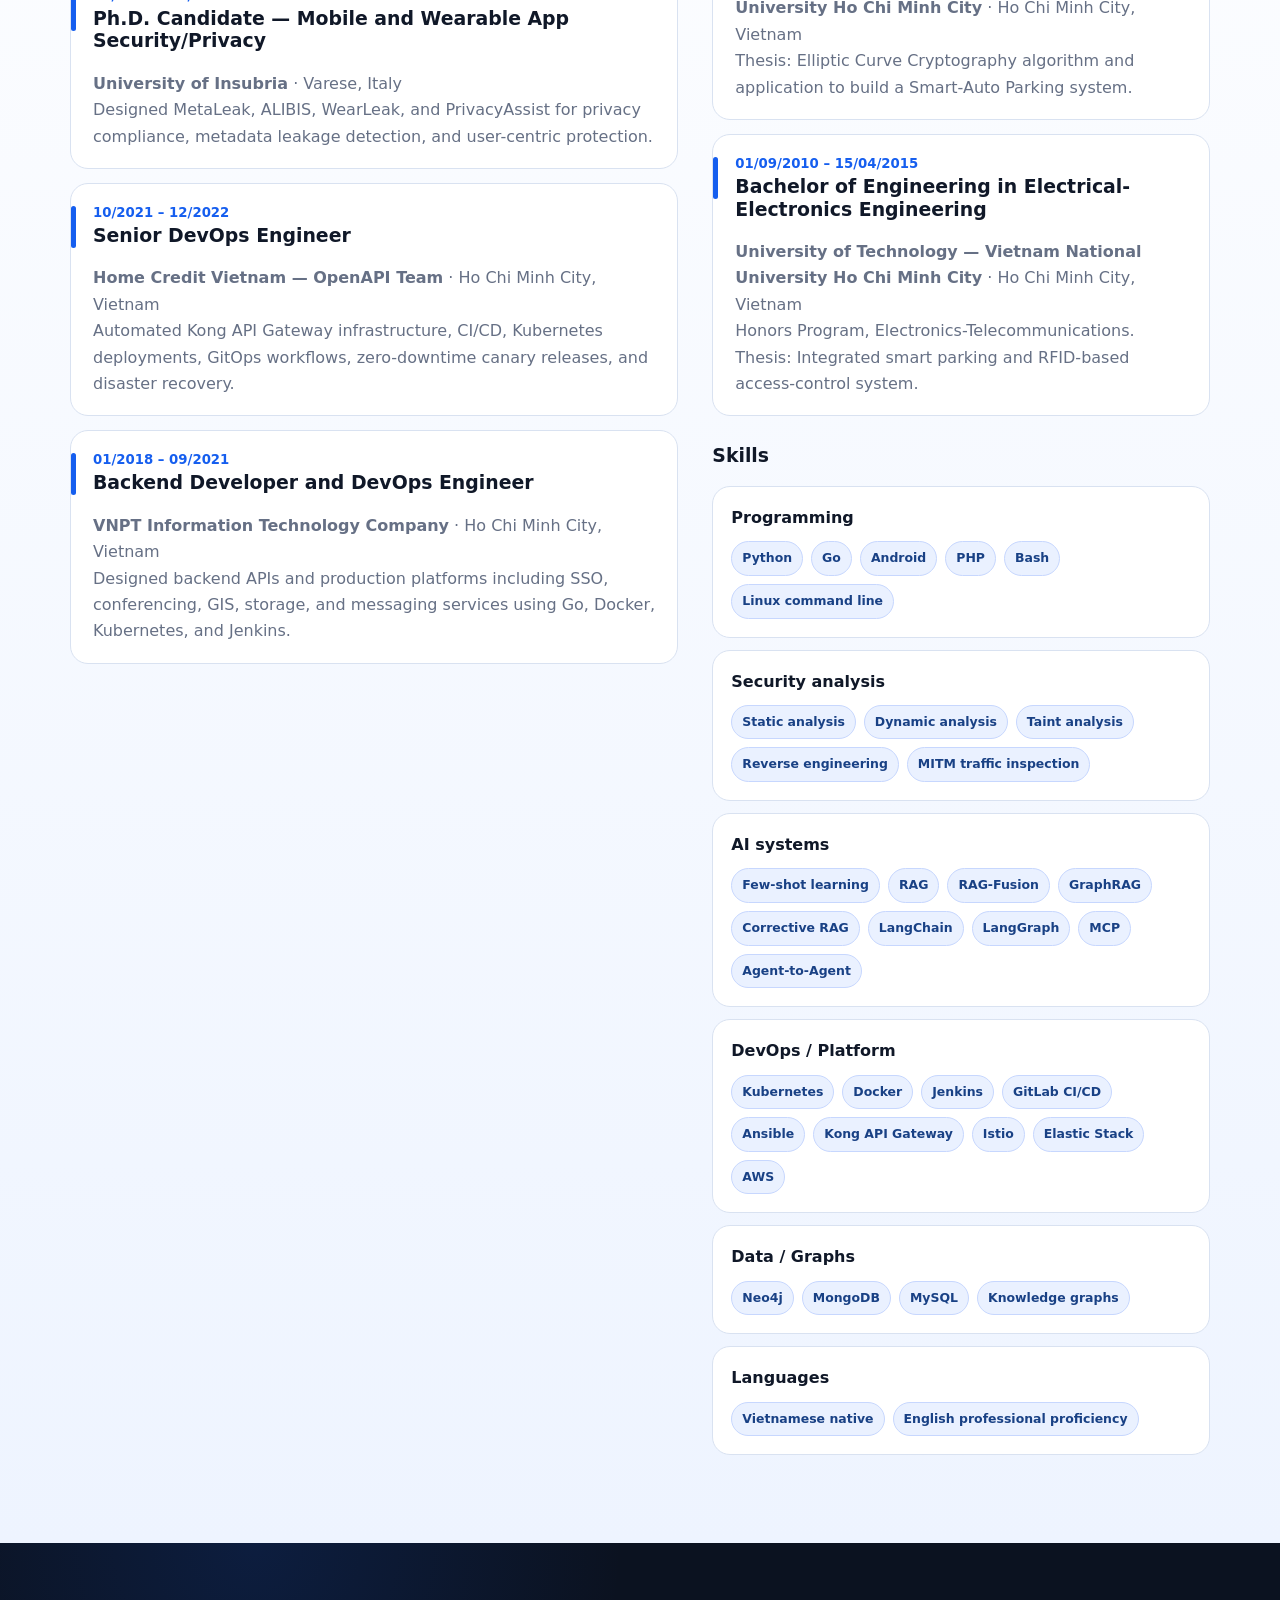
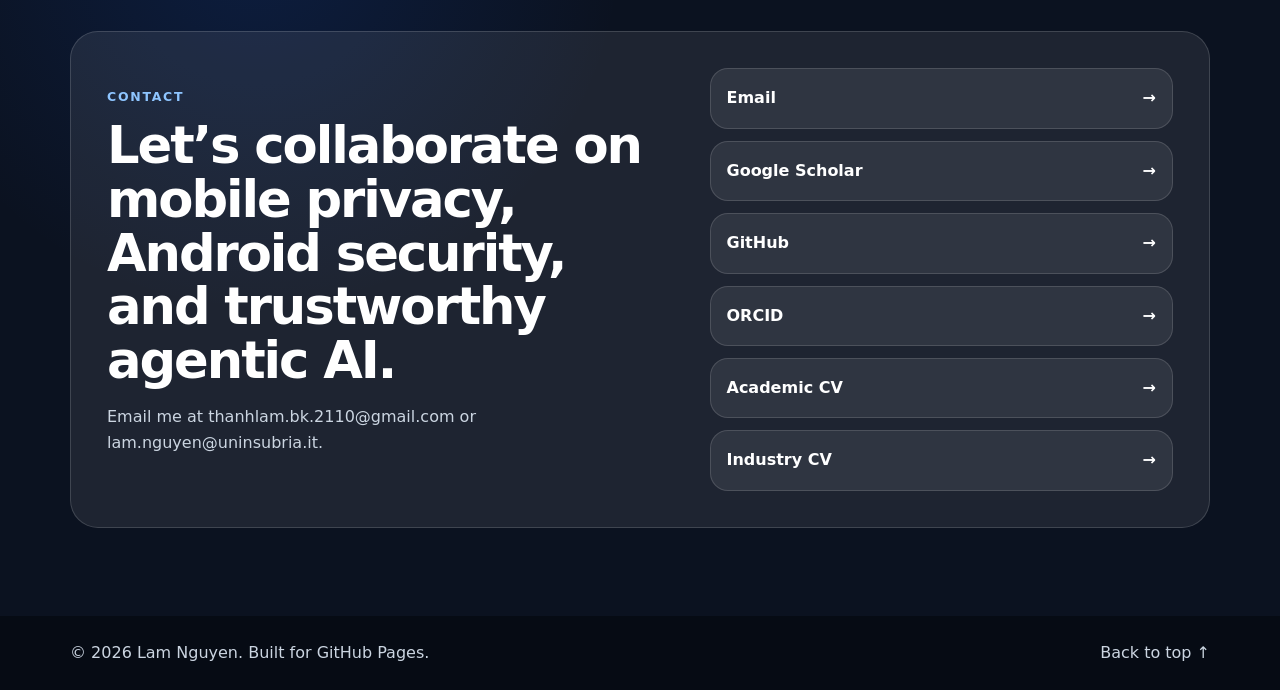
==== commit 9a684a27: "update" ====
--- a/index.html
+++ b/index.html
@@ -3,7 +3,7 @@
 <head>
   <meta charset="utf-8" />
   <meta name="viewport" content="width=device-width, initial-scale=1" />
-  <meta name="description" content="Lam Nguyen — Postdoctoral Researcher in mobile security, privacy, Android app analysis, and agentic AI." />
+  <meta name="description" content="Lam Nguyen — Ph.D. in Computer Science specializing in security, privacy, mobile security, Android app analysis, and agentic AI." />
   <meta name="author" content="Lam Nguyen" />
   <meta property="og:title" content="Lam Nguyen — Mobile Security, Privacy & Agentic AI" />
   <meta property="og:description" content="Research portfolio, publications, projects, skills, CV, and live venue rankings." />
@@ -28,6 +28,7 @@
         <a href="#about">About</a>
         <a href="#research">Research</a>
         <a href="#publications">Publications</a>
+        <a href="#gallery">Gallery</a>
         <a href="#projects">Projects</a>
         <a href="#resume">Resume</a>
         <a href="#contact">Contact</a>
@@ -39,14 +40,14 @@
     <section class="hero section">
       <div class="container hero-grid">
         <div class="hero-copy">
-          <p class="eyebrow" id="profile-kicker">Postdoctoral Researcher</p>
+          <p class="eyebrow" id="profile-kicker">Ph.D. in Computer Science</p>
           <h1 id="profile-name">Lam Nguyen</h1>
           <p class="hero-title" id="profile-title">Mobile Security & Privacy · Agentic AI · Android App Analysis</p>
           <p class="hero-summary" id="profile-summary"></p>
           <div class="hero-actions" id="profile-links"></div>
         </div>
         <aside class="profile-card" aria-label="Profile summary">
-          <div class="avatar" aria-hidden="true">LN</div>
+          <div class="avatar avatar-photo" id="profile-avatar" aria-hidden="true">LN</div>
           <h2 id="card-name">Lam Nguyen</h2>
           <p id="card-affiliation"></p>
           <div class="meta-list" id="profile-meta"></div>
@@ -104,6 +105,19 @@
         </div>
         <div class="rank-note" id="rank-note"></div>
         <div class="publication-list" id="publication-list"></div>
+      </div>
+    </section>
+
+    <section id="gallery" class="section">
+      <div class="container">
+        <div class="section-head">
+          <div>
+            <p class="section-label">Gallery</p>
+            <h2 id="gallery-title">Featured photos</h2>
+          </div>
+          <p class="section-note" id="gallery-subtitle">A small personal album for the website profile.</p>
+        </div>
+        <div class="gallery-grid" id="gallery-grid" aria-label="Featured photo album"></div>
       </div>
     </section>
 
--- a/assets/css/style.css
+++ b/assets/css/style.css
@@ -112,11 +112,12 @@
   padding: 32px;
 }
 .avatar { width: 112px; height: 112px; border-radius: 36px; font-size: 2.25rem; font-weight: 950; margin-bottom: 22px; }
+.avatar-photo { border: 4px solid #fff; overflow: hidden; background-color: #eaf1ff; }
 .profile-card h2 { font-size: 1.75rem; margin-bottom: 8px; }
 .profile-card p { color: var(--muted); }
 .meta-list { display: grid; gap: 12px; margin: 24px 0; }
-.meta-item { display: flex; gap: 10px; color: #334155; }
-.meta-item strong { min-width: 86px; color: var(--text); }
+.meta-item { display: grid; grid-template-columns: 86px 1fr; gap: 10px; color: #334155; }
+.meta-item strong { color: var(--text); }
 .quick-metrics { display: grid; grid-template-columns: repeat(2, minmax(0, 1fr)); gap: 12px; }
 .metric { background: var(--surface-2); border-radius: 18px; padding: 14px; border: 1px solid #dbe8ff; }
 .metric strong { display: block; font-size: 1.4rem; line-height: 1; }
@@ -147,6 +148,44 @@
 .info-card p, .project-card p { color: var(--muted); margin-bottom: 0; }
 .project-card .stack { margin-top: 14px; display: flex; flex-wrap: wrap; gap: 8px; }
 .stack span { font-size: .75rem; font-weight: 800; padding: 5px 9px; border-radius: 999px; background: #f2f4f7; color: #344054; }
+
+
+.gallery-grid {
+  display: grid;
+  grid-template-columns: repeat(4, minmax(0, 1fr));
+  gap: 16px;
+}
+.gallery-item {
+  margin: 0;
+  position: relative;
+  overflow: hidden;
+  border-radius: 22px;
+  background: var(--surface);
+  border: 1px solid var(--line);
+  box-shadow: 0 10px 24px rgba(16, 24, 40, .06);
+}
+.gallery-item a { display: block; }
+.gallery-item img {
+  width: 100%;
+  height: 260px;
+  object-fit: cover;
+  display: block;
+  transition: transform .25s ease, filter .25s ease;
+}
+.gallery-item:hover img { transform: scale(1.035); filter: saturate(1.05); }
+.gallery-item figcaption {
+  position: absolute;
+  left: 12px;
+  right: 12px;
+  bottom: 12px;
+  padding: 8px 10px;
+  border-radius: 999px;
+  background: rgba(6, 11, 20, .62);
+  color: #fff;
+  font-size: .78rem;
+  font-weight: 800;
+  backdrop-filter: blur(12px);
+}
 
 .toolbar { display: grid; grid-template-columns: 1fr 180px auto; gap: 12px; margin-bottom: 18px; }
 .toolbar input, .toolbar select {
@@ -204,6 +243,7 @@
   .hero-grid, .two-col, .resume-grid, .contact-card { grid-template-columns: 1fr; }
   .profile-card { order: -1; }
   .card-grid { grid-template-columns: repeat(2, minmax(0, 1fr)); }
+  .gallery-grid { grid-template-columns: repeat(2, minmax(0, 1fr)); }
   .section-head { align-items: flex-start; flex-direction: column; }
   .hero-actions.compact { justify-content: flex-start; }
 }
@@ -212,7 +252,9 @@
   .container { width: min(var(--max), calc(100% - 28px)); }
   .section { padding: 64px 0; }
   .hero { padding-top: 64px; }
-  .card-grid, .toolbar { grid-template-columns: 1fr; }
+  .card-grid, .toolbar, .gallery-grid { grid-template-columns: 1fr; }
+  .gallery-item img { height: 230px; }
+  .meta-item { grid-template-columns: 1fr; gap: 2px; }
   .quick-metrics { grid-template-columns: 1fr; }
   .footer-inner { flex-direction: column; align-items: flex-start; }
 }
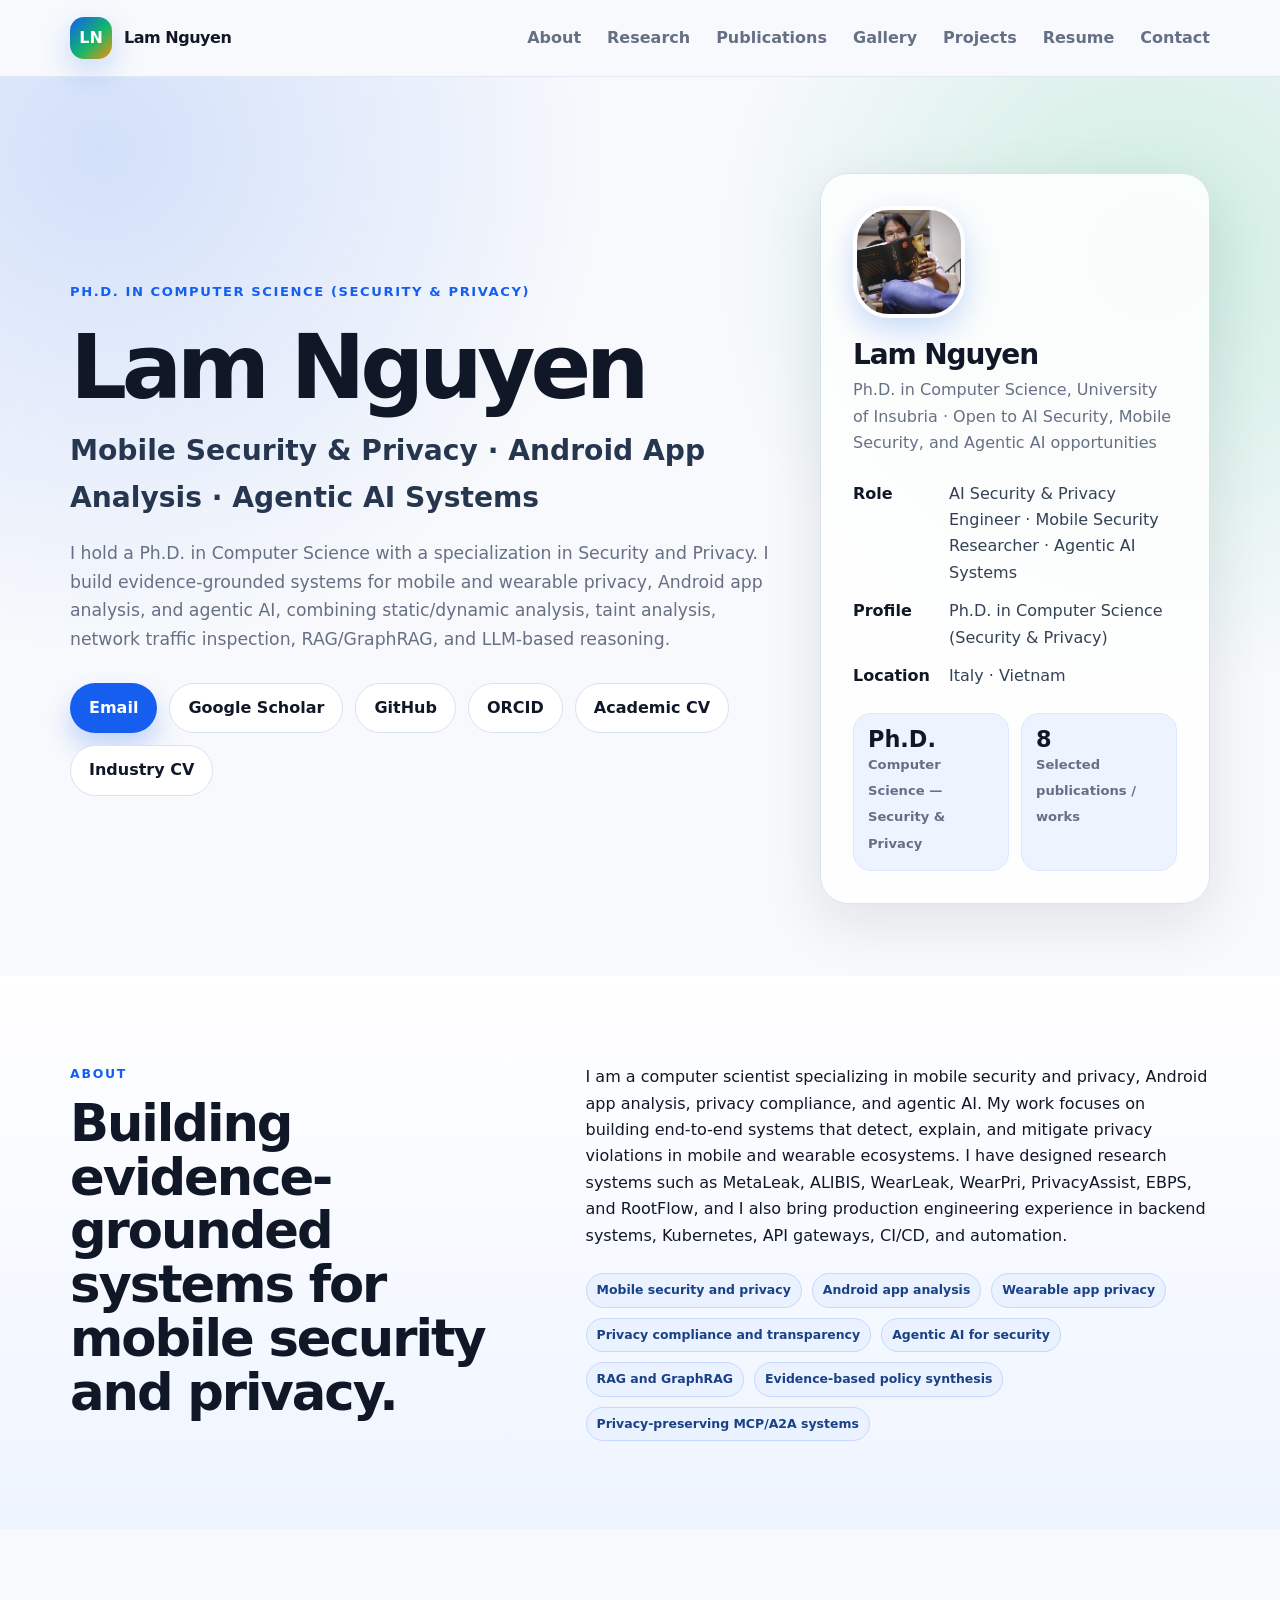
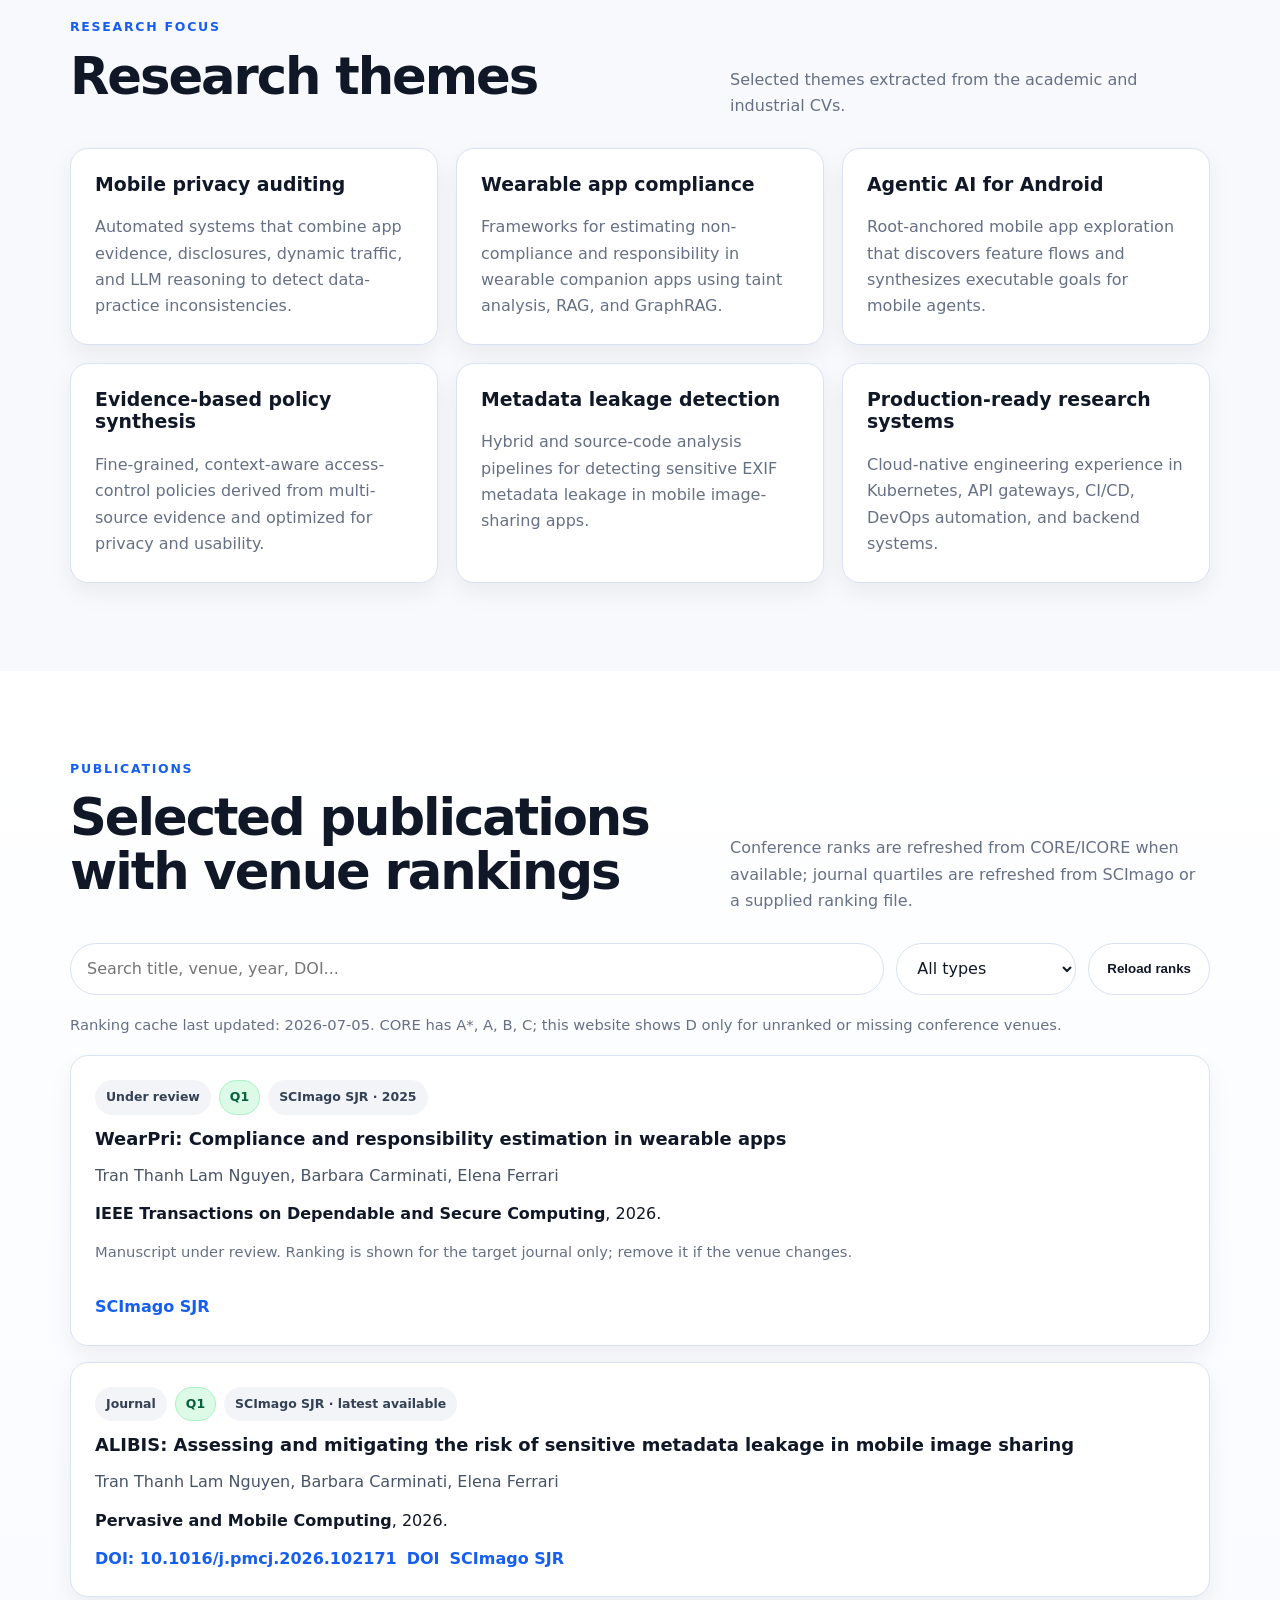
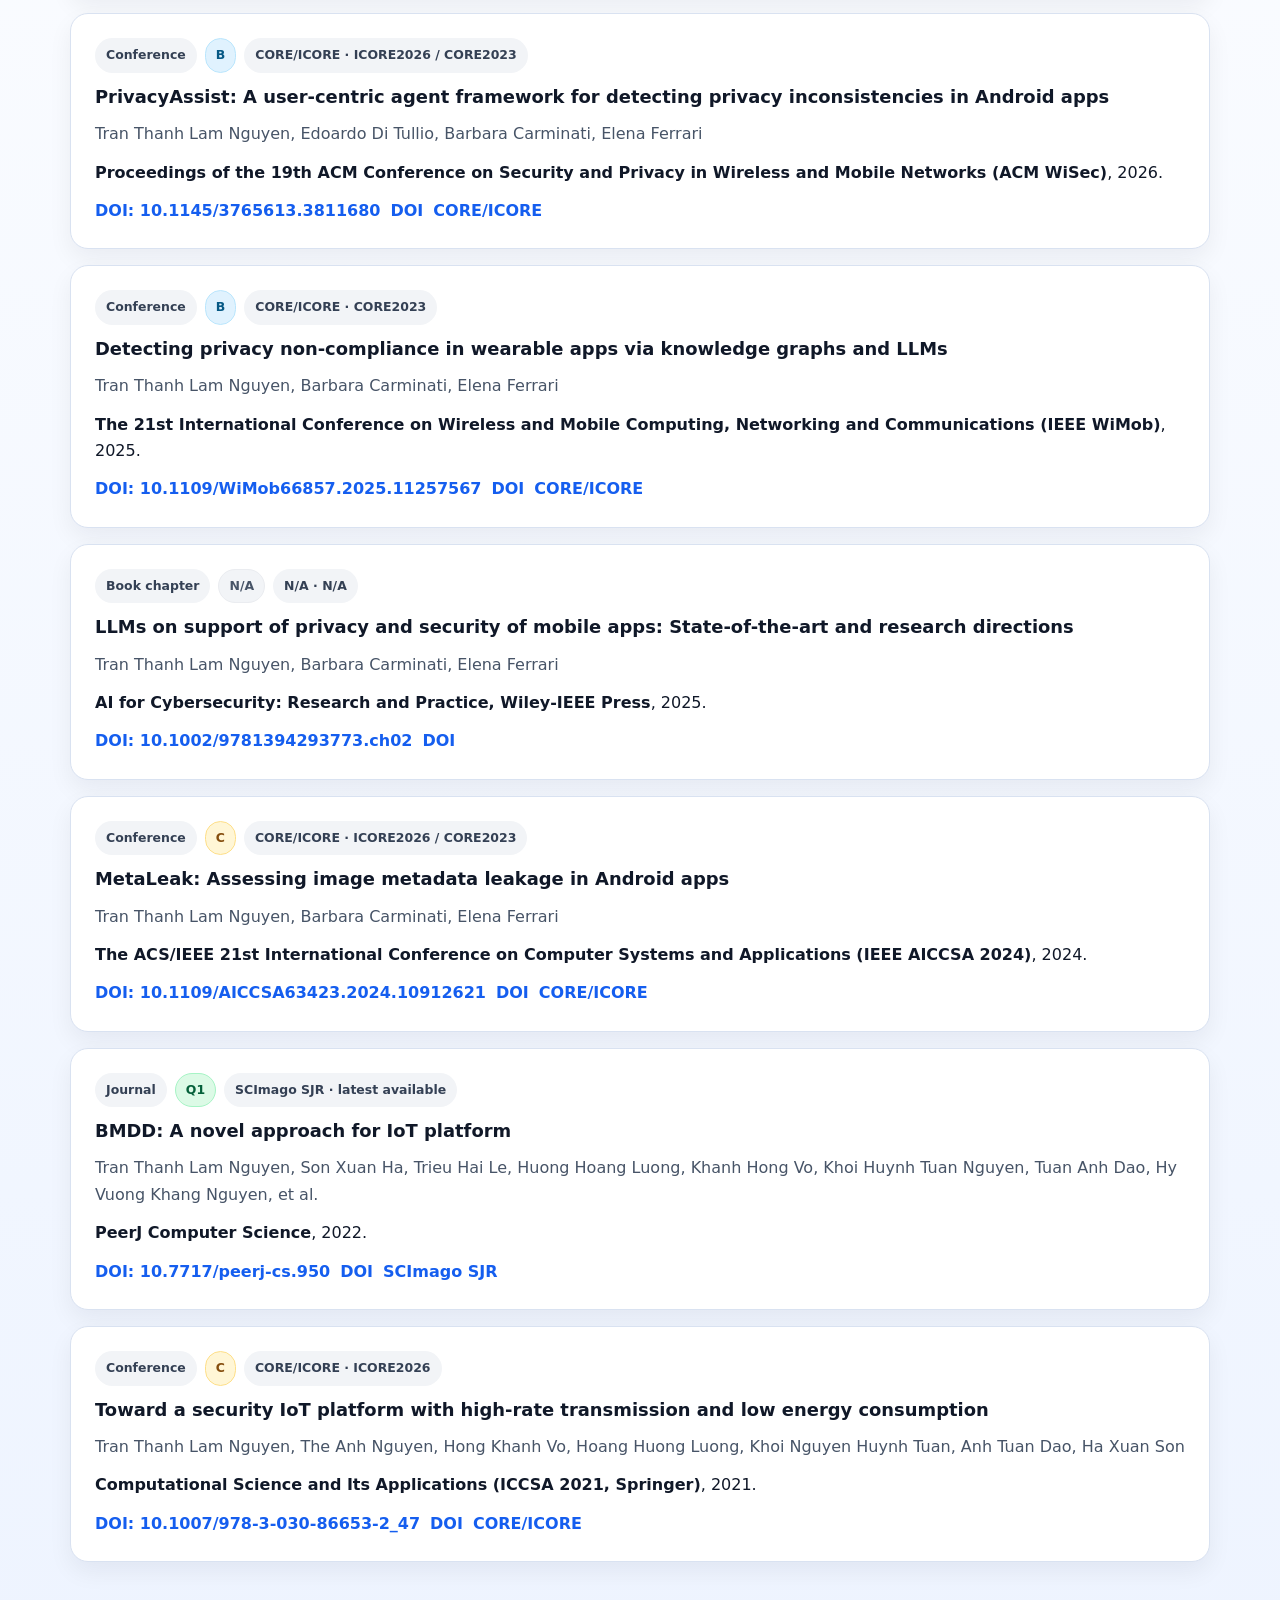
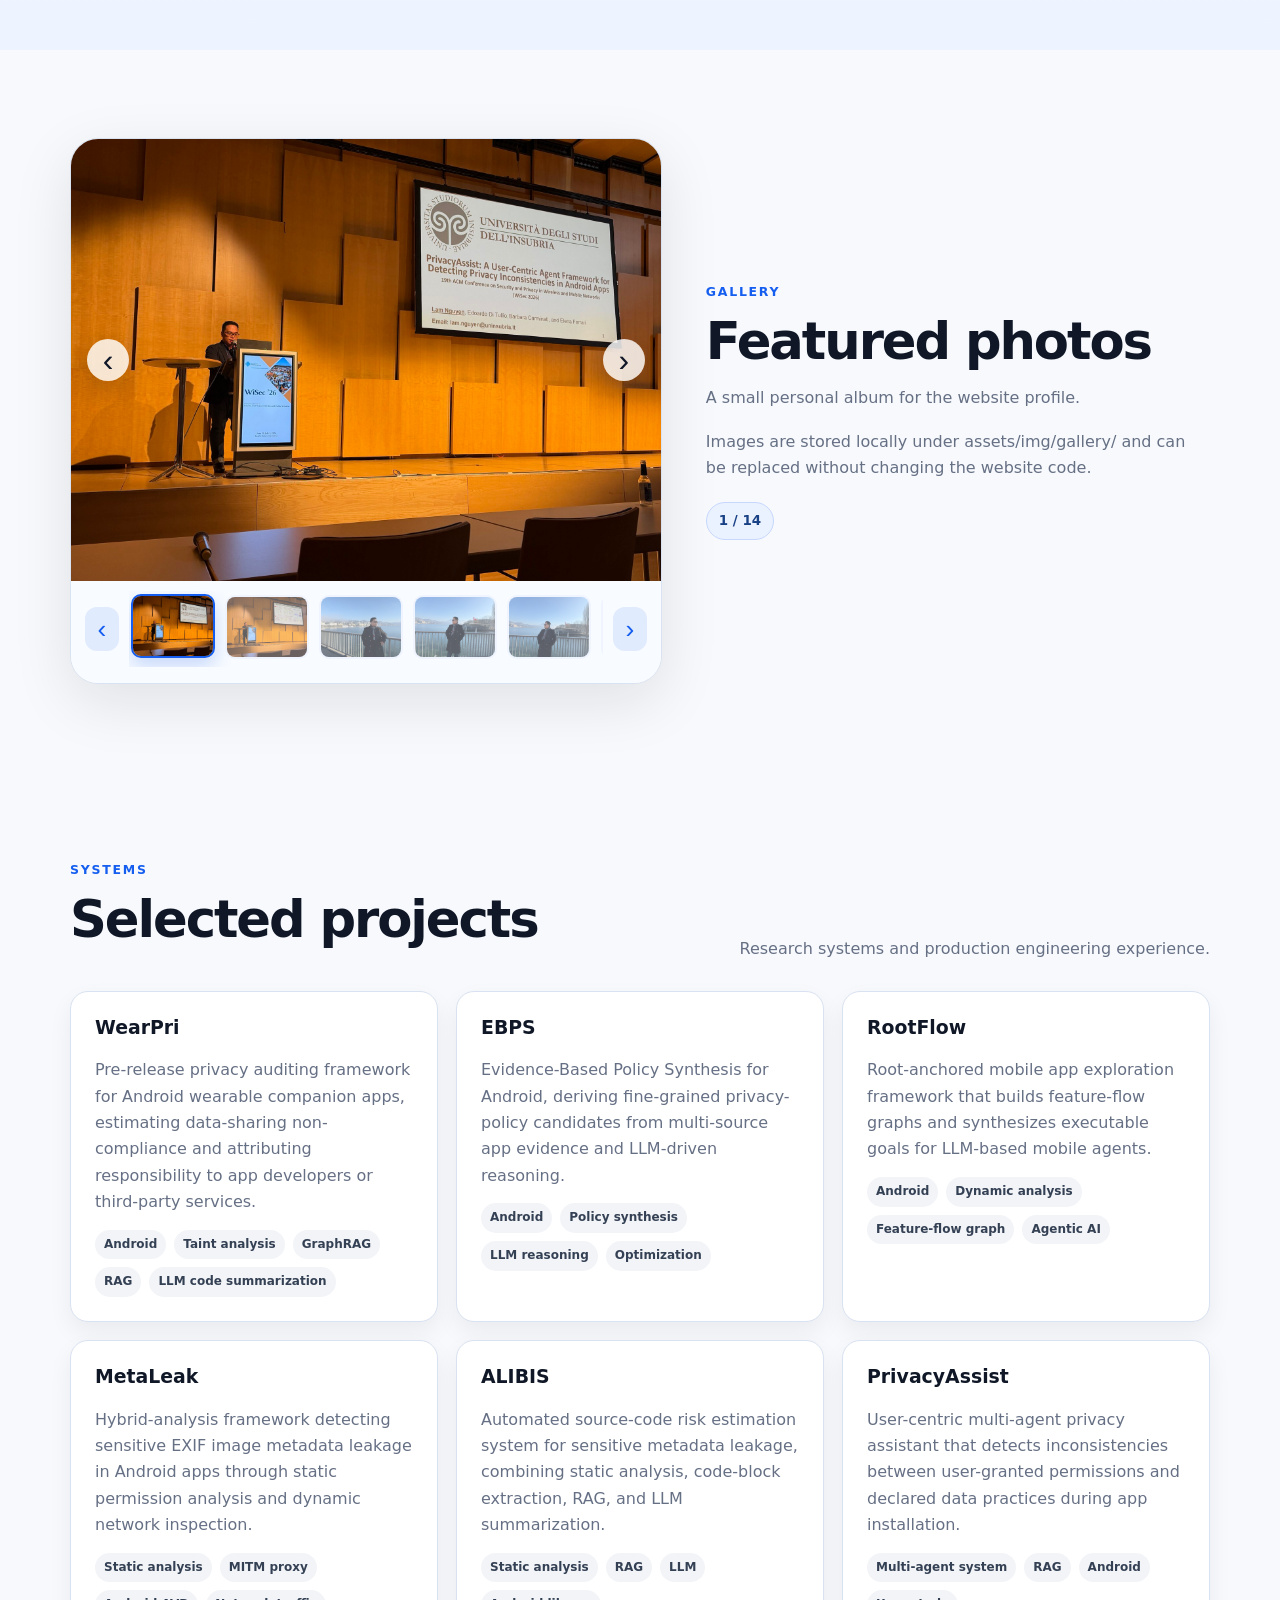
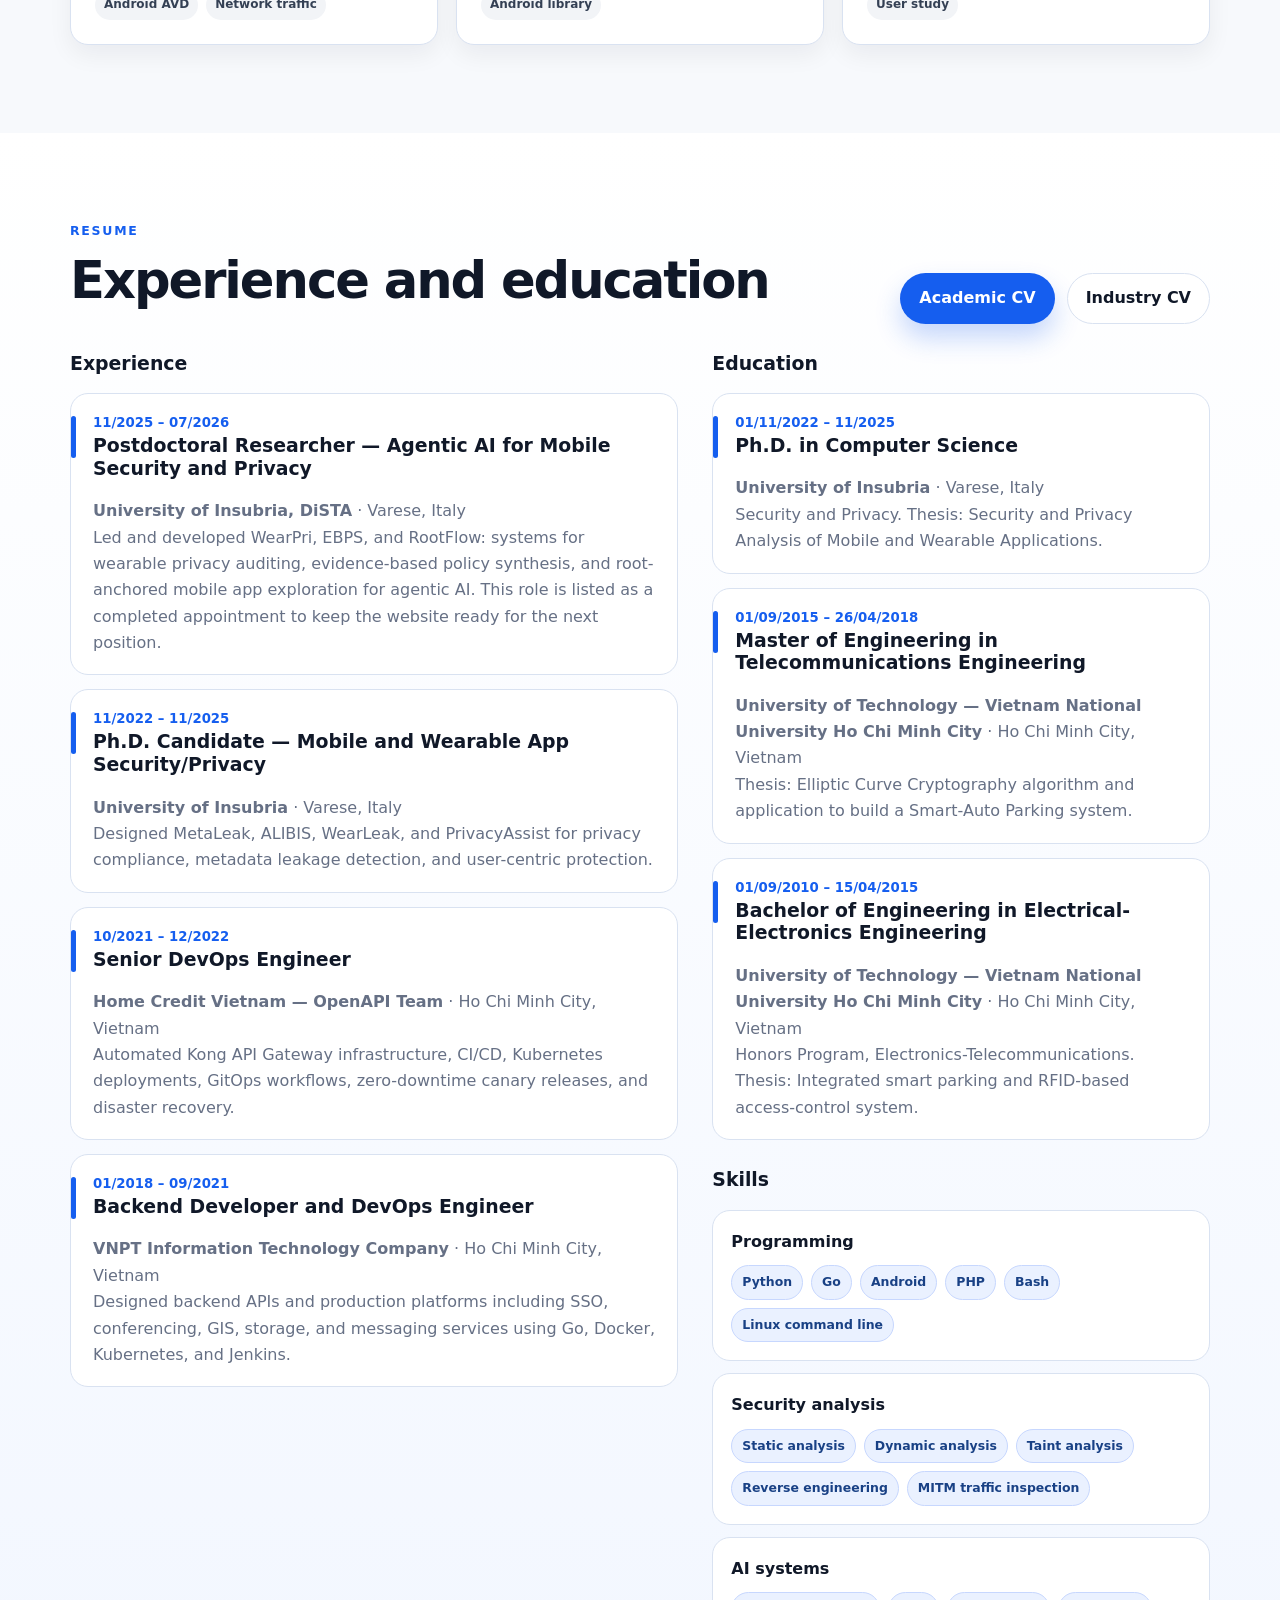
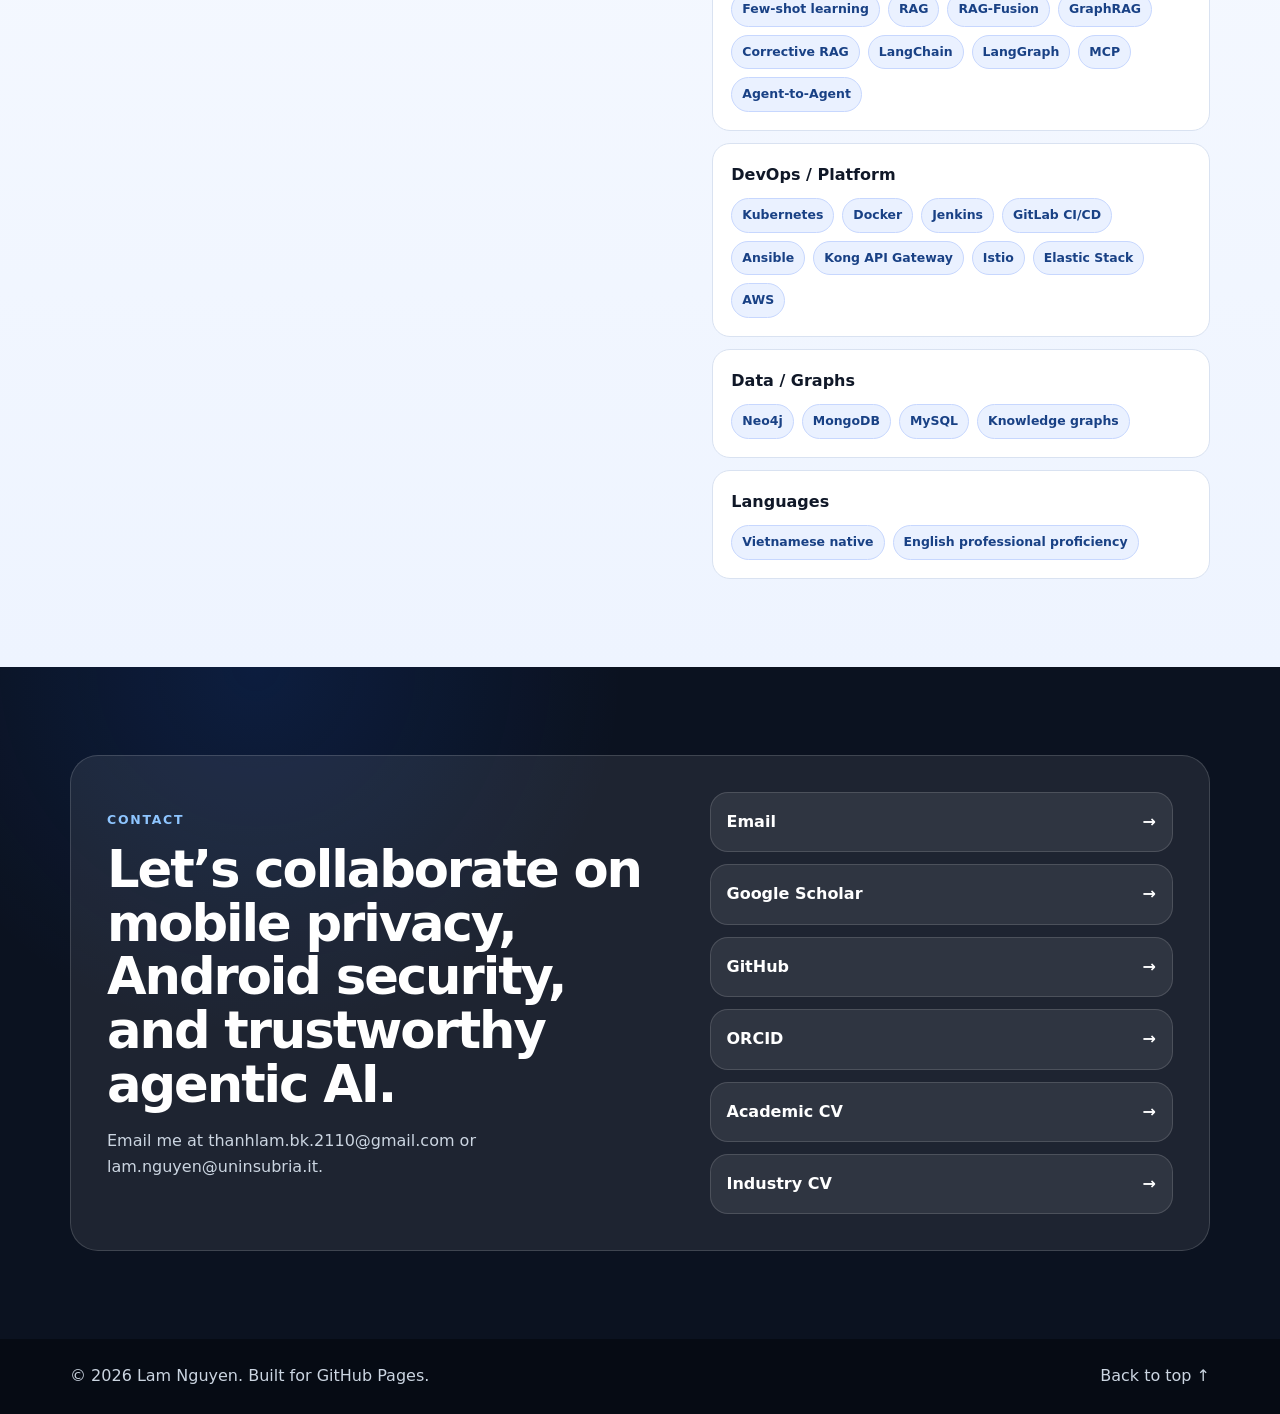
==== commit 310aefba: "update" ====
--- a/index.html
+++ b/index.html
@@ -110,14 +110,29 @@
 
     <section id="gallery" class="section">
       <div class="container">
-        <div class="section-head">
-          <div>
+        <div class="gallery-showcase" id="gallery-showcase" aria-label="Featured photo slideshow">
+          <div class="gallery-stage-card">
+            <div class="gallery-stage">
+              <button class="gallery-nav gallery-nav-prev" id="gallery-prev" type="button" aria-label="Previous photo">‹</button>
+              <img id="gallery-main-image" src="" alt="Featured photo" />
+              <button class="gallery-nav gallery-nav-next" id="gallery-next" type="button" aria-label="Next photo">›</button>
+            </div>
+            <div class="gallery-caption" id="gallery-caption"></div>
+            <div class="gallery-thumbs-wrap" aria-label="Photo thumbnails">
+              <button class="gallery-thumb-scroll" id="gallery-thumb-prev" type="button" aria-label="Scroll thumbnails left">‹</button>
+              <div class="gallery-thumbs" id="gallery-thumbs"></div>
+              <button class="gallery-thumb-scroll" id="gallery-thumb-next" type="button" aria-label="Scroll thumbnails right">›</button>
+            </div>
+          </div>
+
+          <div class="gallery-copy">
             <p class="section-label">Gallery</p>
             <h2 id="gallery-title">Featured photos</h2>
-          </div>
-          <p class="section-note" id="gallery-subtitle">A small personal album for the website profile.</p>
-        </div>
-        <div class="gallery-grid" id="gallery-grid" aria-label="Featured photo album"></div>
+            <p class="section-note" id="gallery-subtitle">A small personal album for the website profile.</p>
+            <p class="gallery-note" id="gallery-note"></p>
+            <div class="gallery-counter" id="gallery-counter"></div>
+          </div>
+        </div>
       </div>
     </section>
 
--- a/assets/css/style.css
+++ b/assets/css/style.css
@@ -150,41 +150,137 @@
 .stack span { font-size: .75rem; font-weight: 800; padding: 5px 9px; border-radius: 999px; background: #f2f4f7; color: #344054; }
 
 
-.gallery-grid {
-  display: grid;
-  grid-template-columns: repeat(4, minmax(0, 1fr));
-  gap: 16px;
-}
-.gallery-item {
-  margin: 0;
+.gallery-showcase {
+  display: grid;
+  grid-template-columns: minmax(0, 1.08fr) minmax(320px, .92fr);
+  gap: 44px;
+  align-items: center;
+}
+.gallery-stage-card {
+  overflow: hidden;
+  border-radius: 28px;
+  background: var(--surface);
+  border: 1px solid var(--line);
+  box-shadow: var(--shadow);
+}
+.gallery-stage {
   position: relative;
   overflow: hidden;
-  border-radius: 22px;
-  background: var(--surface);
-  border: 1px solid var(--line);
-  box-shadow: 0 10px 24px rgba(16, 24, 40, .06);
-}
-.gallery-item a { display: block; }
-.gallery-item img {
+  background: #0b1220;
+  aspect-ratio: 4 / 3;
+}
+.gallery-stage img {
   width: 100%;
-  height: 260px;
+  height: 100%;
   object-fit: cover;
   display: block;
-  transition: transform .25s ease, filter .25s ease;
-}
-.gallery-item:hover img { transform: scale(1.035); filter: saturate(1.05); }
-.gallery-item figcaption {
+}
+.gallery-nav {
   position: absolute;
-  left: 12px;
-  right: 12px;
-  bottom: 12px;
-  padding: 8px 10px;
-  border-radius: 999px;
-  background: rgba(6, 11, 20, .62);
-  color: #fff;
-  font-size: .78rem;
-  font-weight: 800;
-  backdrop-filter: blur(12px);
+  top: 50%;
+  transform: translateY(-50%);
+  z-index: 2;
+  width: 42px;
+  height: 42px;
+  border: 0;
+  border-radius: 999px;
+  display: grid;
+  place-items: center;
+  background: rgba(255, 255, 255, .82);
+  color: #101828;
+  box-shadow: 0 10px 26px rgba(16, 24, 40, .22);
+  font-size: 2rem;
+  line-height: 1;
+  cursor: pointer;
+  transition: transform .16s ease, background .16s ease;
+}
+.gallery-nav:hover { background: #fff; transform: translateY(-50%) scale(1.04); }
+.gallery-nav-prev { left: 16px; }
+.gallery-nav-next { right: 16px; }
+.gallery-caption {
+  min-height: 38px;
+  padding: 10px 18px 0;
+  color: var(--muted);
+  font-size: .92rem;
+}
+.gallery-caption:empty { display: none; }
+.gallery-thumbs-wrap {
+  display: grid;
+  grid-template-columns: 34px 1fr 34px;
+  gap: 10px;
+  align-items: center;
+  padding: 10px 14px 16px;
+  background: #f8fbff;
+}
+.gallery-thumbs {
+  display: flex;
+  gap: 10px;
+  overflow-x: auto;
+  scroll-behavior: smooth;
+  scrollbar-width: thin;
+  padding: 4px 2px 8px;
+}
+.gallery-thumb {
+  flex: 0 0 84px;
+  height: 64px;
+  padding: 0;
+  border: 2px solid transparent;
+  border-radius: 10px;
+  overflow: hidden;
+  background: #eaf1ff;
+  opacity: .62;
+  cursor: pointer;
+  transition: opacity .16s ease, transform .16s ease, border-color .16s ease, box-shadow .16s ease;
+}
+.gallery-thumb img {
+  width: 100%;
+  height: 100%;
+  object-fit: cover;
+  display: block;
+}
+.gallery-thumb:hover,
+.gallery-thumb.active {
+  opacity: 1;
+  transform: translateY(-1px);
+  border-color: var(--primary);
+  box-shadow: 0 8px 18px rgba(21, 94, 239, .22);
+}
+.gallery-thumb-scroll {
+  width: 34px;
+  height: 44px;
+  border: 0;
+  border-radius: 12px;
+  display: grid;
+  place-items: center;
+  background: rgba(21, 94, 239, .10);
+  color: var(--primary);
+  font-size: 1.65rem;
+  line-height: 1;
+  cursor: pointer;
+}
+.gallery-thumb-scroll:hover { background: rgba(21, 94, 239, .16); }
+.gallery-copy {
+  min-width: 0;
+}
+.gallery-copy .section-note {
+  margin-bottom: 18px;
+  max-width: 620px;
+}
+.gallery-note {
+  color: var(--muted);
+  margin-bottom: 20px;
+  max-width: 620px;
+}
+.gallery-counter {
+  display: inline-flex;
+  align-items: center;
+  border-radius: 999px;
+  padding: 7px 12px;
+  background: #eaf1ff;
+  border: 1px solid #c7d7fe;
+  color: #194185;
+  font-weight: 900;
+  font-size: .84rem;
 }
 
 .toolbar { display: grid; grid-template-columns: 1fr 180px auto; gap: 12px; margin-bottom: 18px; }
@@ -240,10 +336,9 @@
   .nav-toggle { display: inline-flex; }
   .nav-links { position: absolute; inset: 76px 20px auto 20px; background: var(--surface); border: 1px solid var(--line); border-radius: 20px; box-shadow: var(--shadow); padding: 16px; display: none; flex-direction: column; align-items: flex-start; }
   .nav-links.open { display: flex; }
-  .hero-grid, .two-col, .resume-grid, .contact-card { grid-template-columns: 1fr; }
+  .hero-grid, .two-col, .resume-grid, .contact-card, .gallery-showcase { grid-template-columns: 1fr; }
   .profile-card { order: -1; }
   .card-grid { grid-template-columns: repeat(2, minmax(0, 1fr)); }
-  .gallery-grid { grid-template-columns: repeat(2, minmax(0, 1fr)); }
   .section-head { align-items: flex-start; flex-direction: column; }
   .hero-actions.compact { justify-content: flex-start; }
 }
@@ -252,8 +347,11 @@
   .container { width: min(var(--max), calc(100% - 28px)); }
   .section { padding: 64px 0; }
   .hero { padding-top: 64px; }
-  .card-grid, .toolbar, .gallery-grid { grid-template-columns: 1fr; }
-  .gallery-item img { height: 230px; }
+  .card-grid, .toolbar { grid-template-columns: 1fr; }
+  .gallery-stage { aspect-ratio: 3 / 2; }
+  .gallery-nav { width: 36px; height: 36px; font-size: 1.65rem; }
+  .gallery-thumb { flex-basis: 72px; height: 56px; }
+  .gallery-thumbs-wrap { grid-template-columns: 30px 1fr 30px; padding-inline: 10px; }
   .meta-item { grid-template-columns: 1fr; gap: 2px; }
   .quick-metrics { grid-template-columns: 1fr; }
   .footer-inner { flex-direction: column; align-items: flex-start; }
